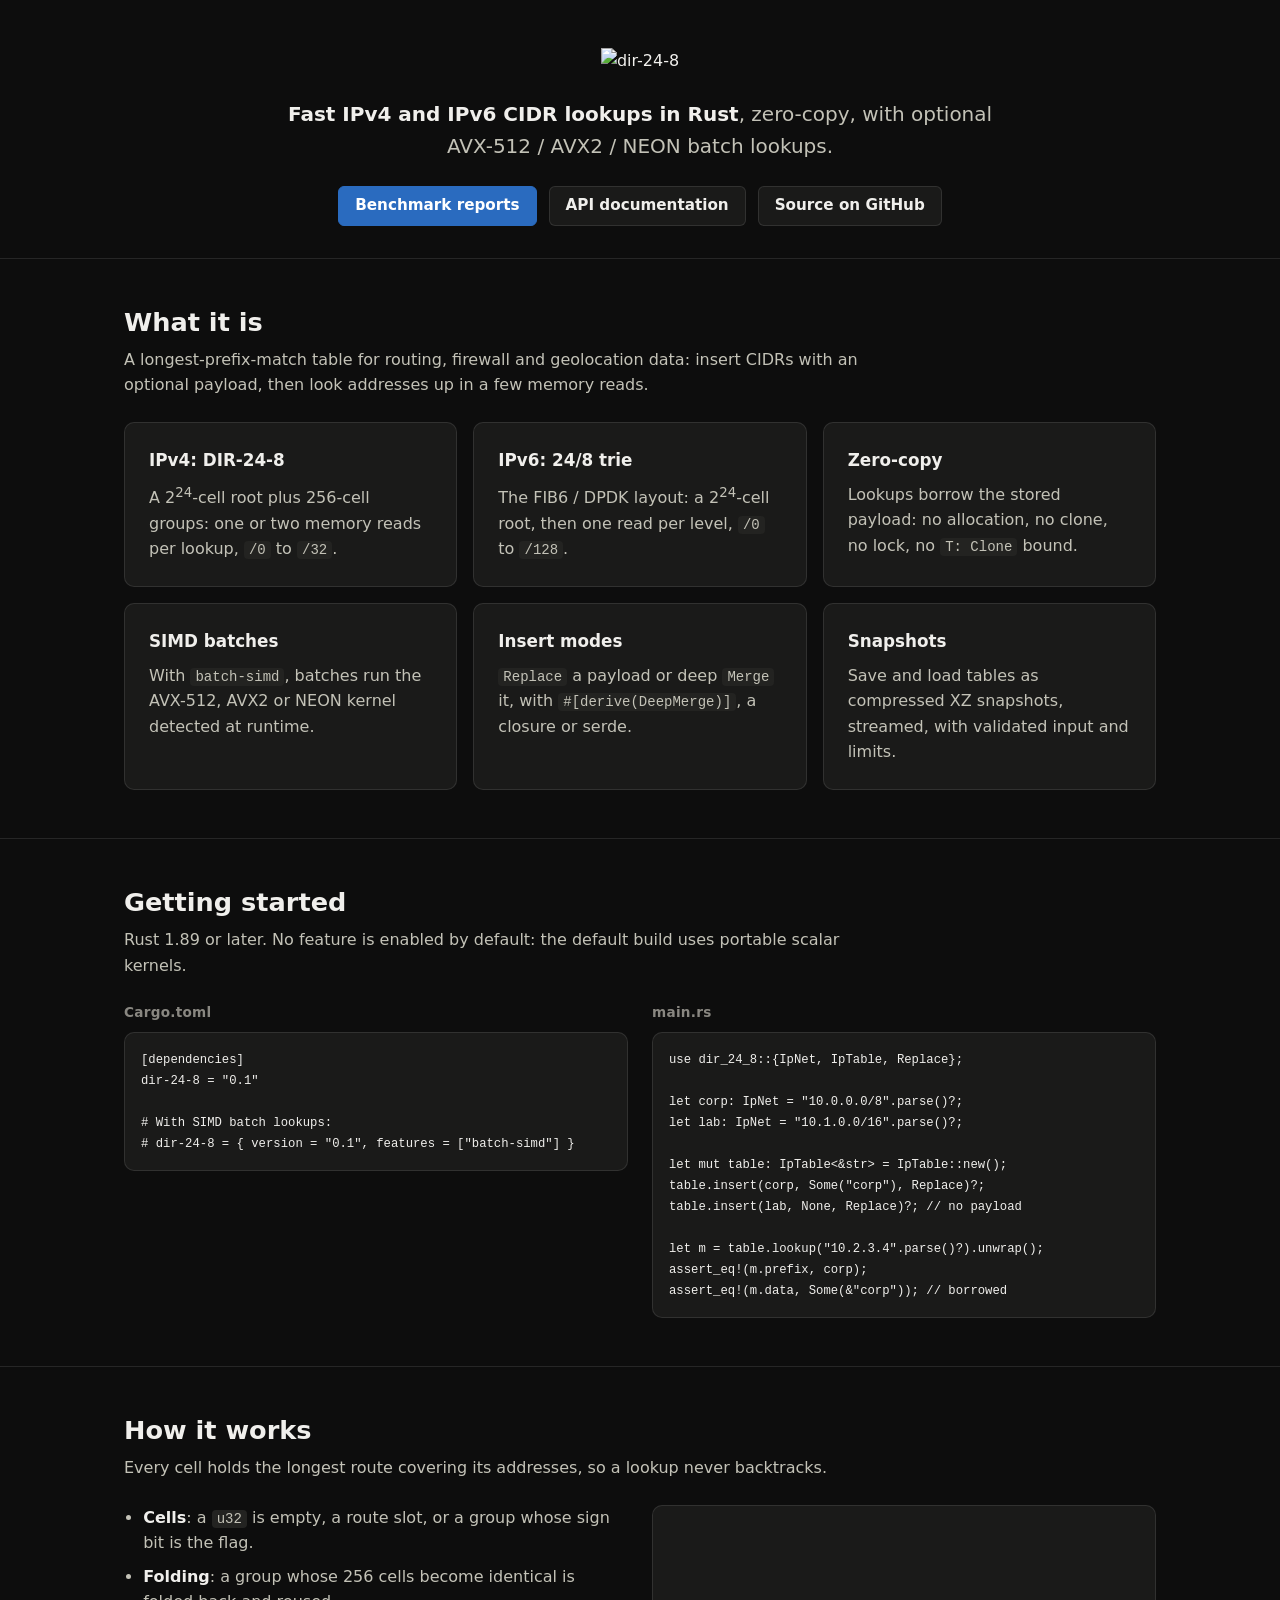
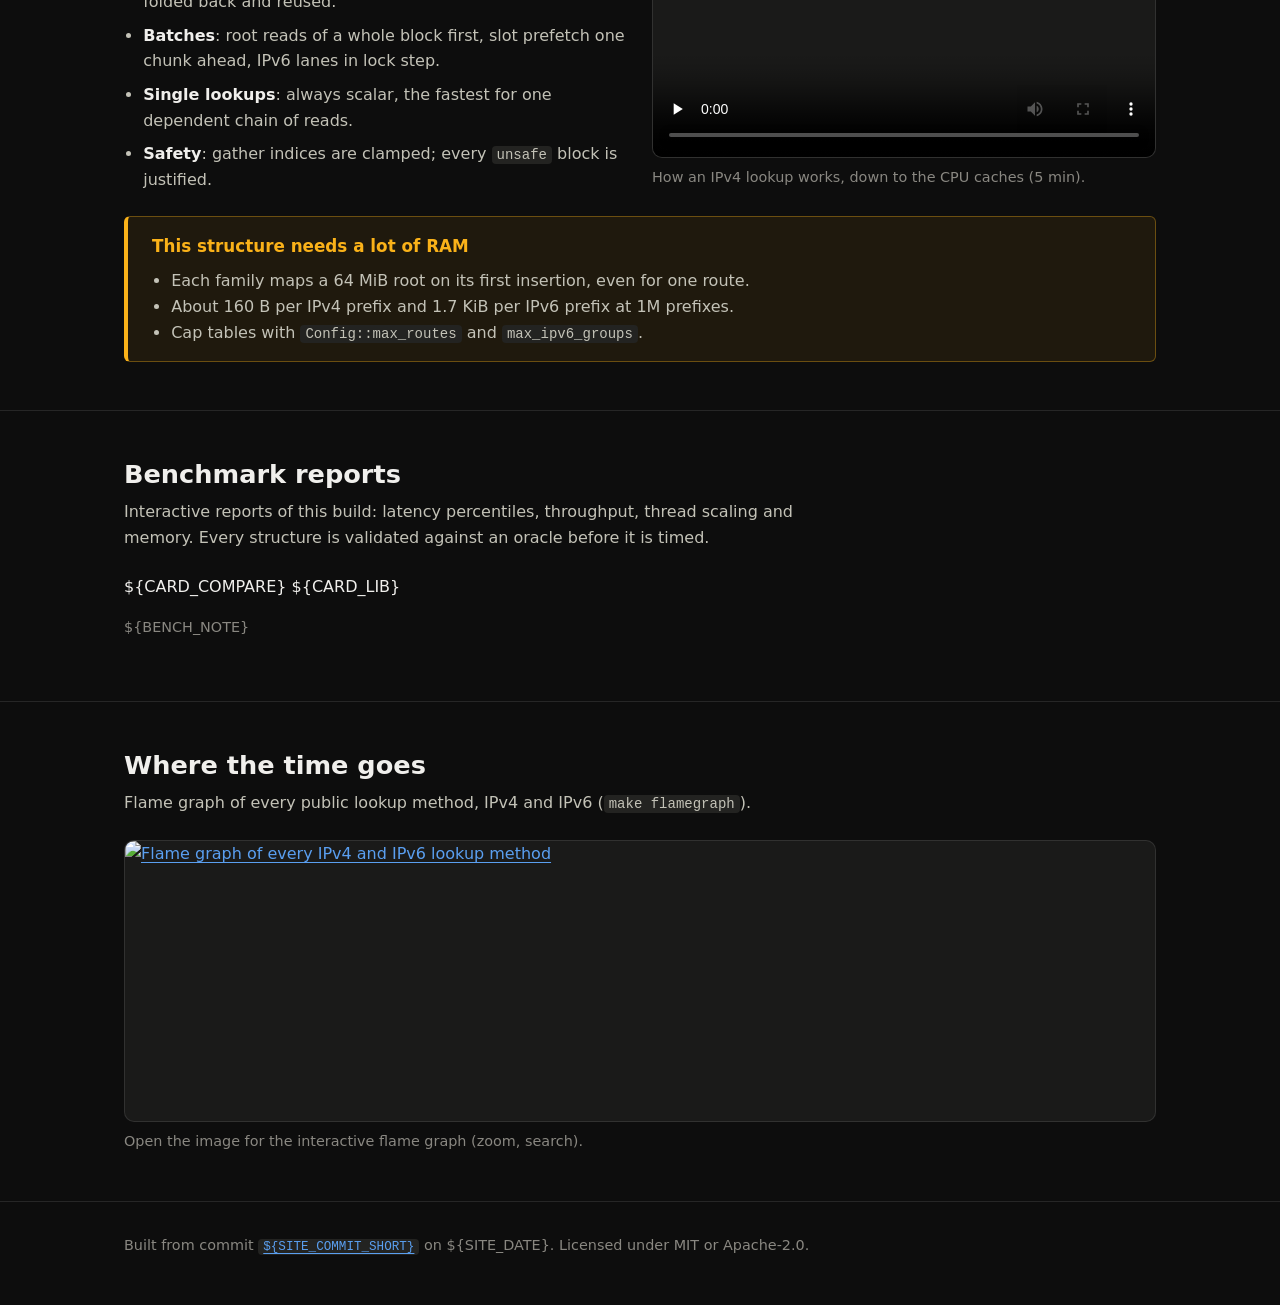
==== site/index.html @ e93c39c9 "Add dir-24-8: IPv4/IPv6 LPM tables with optional SIMD batch lookups - IPv4 DIR-24-8 and IPv6 24/8 mu" ====
<!doctype html>
<html lang="en">
<head>
<meta charset="utf-8">
<meta name="viewport" content="width=device-width, initial-scale=1">
<title>dir-24-8: fast IPv4 and IPv6 CIDR lookups in Rust</title>
<meta name="description" content="Longest-prefix-match tables for IPv4 (DIR-24-8) and IPv6 (24/8 multi-level trie) in Rust: zero-copy lookups and optional AVX-512, AVX2 and NEON batch lookups. Benchmark reports included.">
<link rel="stylesheet" href="style.css">
</head>
<body>
<header class="hero">
  <div class="wrap">
    <img class="logo" src="assets/logo.png" alt="dir-24-8" width="2000" height="700">
    <p class="tagline"><strong>Fast IPv4 and IPv6 CIDR lookups in Rust</strong>, zero-copy, with optional AVX-512 / AVX2 / NEON batch lookups.</p>
    <nav class="actions" aria-label="Main links">
      <a class="btn primary" href="#benchmarks">Benchmark reports</a>
      <a class="btn" href="${API_HREF}">API documentation</a>
      <a class="btn" href="${SITE_REPO_URL}">Source on GitHub</a>
    </nav>
  </div>
</header>

<main>
  <section id="features" aria-labelledby="features-title">
    <div class="wrap">
      <h2 id="features-title">What it is</h2>
      <p class="lead">A longest-prefix-match table for routing, firewall and geolocation data: insert CIDRs with an optional payload, then look addresses up in a few memory reads.</p>
      <div class="grid">
        <article class="card"><h3>IPv4: DIR-24-8</h3><p>A 2<sup>24</sup>-cell root plus 256-cell groups: one or two memory reads per lookup, <code>/0</code> to <code>/32</code>.</p></article>
        <article class="card"><h3>IPv6: 24/8 trie</h3><p>The FIB6 / DPDK layout: a 2<sup>24</sup>-cell root, then one read per level, <code>/0</code> to <code>/128</code>.</p></article>
        <article class="card"><h3>Zero-copy</h3><p>Lookups borrow the stored payload: no allocation, no clone, no lock, no <code>T: Clone</code> bound.</p></article>
        <article class="card"><h3>SIMD batches</h3><p>With <code>batch-simd</code>, batches run the AVX-512, AVX2 or NEON kernel detected at runtime.</p></article>
        <article class="card"><h3>Insert modes</h3><p><code>Replace</code> a payload or deep <code>Merge</code> it, with <code>#[derive(DeepMerge)]</code>, a closure or serde.</p></article>
        <article class="card"><h3>Snapshots</h3><p>Save and load tables as compressed XZ snapshots, streamed, with validated input and limits.</p></article>
      </div>
    </div>
  </section>

  <section id="start" aria-labelledby="start-title">
    <div class="wrap">
      <h2 id="start-title">Getting started</h2>
      <p class="lead">Rust 1.89 or later. No feature is enabled by default: the default build uses portable scalar kernels.</p>
      <div class="two">
        <div>
          <p class="label">Cargo.toml</p>
<pre><code>[dependencies]
dir-24-8 = "0.1"

# With SIMD batch lookups:
# dir-24-8 = { version = "0.1", features = ["batch-simd"] }</code></pre>
        </div>
        <div>
          <p class="label">main.rs</p>
<pre><code>use dir_24_8::{IpNet, IpTable, Replace};

let corp: IpNet = "10.0.0.0/8".parse()?;
let lab: IpNet = "10.1.0.0/16".parse()?;

let mut table: IpTable&lt;&amp;str&gt; = IpTable::new();
table.insert(corp, Some("corp"), Replace)?;
table.insert(lab, None, Replace)?; // no payload

let m = table.lookup("10.2.3.4".parse()?).unwrap();
assert_eq!(m.prefix, corp);
assert_eq!(m.data, Some(&amp;"corp")); // borrowed</code></pre>
        </div>
      </div>
    </div>
  </section>

  <section id="how" aria-labelledby="how-title">
    <div class="wrap">
      <h2 id="how-title">How it works</h2>
      <p class="lead">Every cell holds the longest route covering its addresses, so a lookup never backtracks.</p>
      <div class="two">
        <ul class="points">
          <li><strong>Cells</strong>: a <code>u32</code> is empty, a route slot, or a group whose sign bit is the flag.</li>
          <li><strong>Folding</strong>: a group whose 256 cells become identical is folded back and reused.</li>
          <li><strong>Batches</strong>: root reads of a whole block first, slot prefetch one chunk ahead, IPv6 lanes in lock step.</li>
          <li><strong>Single lookups</strong>: always scalar, the fastest for one dependent chain of reads.</li>
          <li><strong>Safety</strong>: gather indices are clamped; every <code>unsafe</code> block is justified.</li>
        </ul>
        <figure>
          <video controls preload="none" poster="assets/dir_24_8_lookup_cpu.png" width="1920" height="1080">
            <source src="assets/dir_24_8_lookup_cpu.mp4" type="video/mp4">
            <a href="assets/dir_24_8_lookup_cpu.mp4">Download the video (MP4)</a>
          </video>
          <figcaption>How an IPv4 lookup works, down to the CPU caches (5 min).</figcaption>
        </figure>
      </div>
      <div class="warning" role="note">
        <h3>This structure needs a lot of RAM</h3>
        <ul>
          <li>Each family maps a 64 MiB root on its first insertion, even for one route.</li>
          <li>About 160 B per IPv4 prefix and 1.7 KiB per IPv6 prefix at 1M prefixes.</li>
          <li>Cap tables with <code>Config::max_routes</code> and <code>max_ipv6_groups</code>.</li>
        </ul>
      </div>
    </div>
  </section>

  <section id="benchmarks" aria-labelledby="benchmarks-title">
    <div class="wrap">
      <h2 id="benchmarks-title">Benchmark reports</h2>
      <p class="lead">Interactive reports of this build: latency percentiles, throughput, thread scaling and memory. Every structure is validated against an oracle before it is timed.</p>
      <div class="two">
        ${CARD_COMPARE}
        ${CARD_LIB}
      </div>
      <p class="note">${BENCH_NOTE}</p>
    </div>
  </section>

  <section id="profile" aria-labelledby="profile-title">
    <div class="wrap">
      <h2 id="profile-title">Where the time goes</h2>
      <p class="lead">Flame graph of every public lookup method, IPv4 and IPv6 (<code>make flamegraph</code>).</p>
      <figure>
        <a href="assets/lookup-flamegraph.svg"><img class="figure-img" src="assets/lookup-flamegraph.svg" alt="Flame graph of every IPv4 and IPv6 lookup method" width="1200" height="326" loading="lazy"></a>
        <figcaption>Open the image for the interactive flame graph (zoom, search).</figcaption>
      </figure>
    </div>
  </section>
</main>

<footer>
  <div class="wrap">
    <p>Built from commit <a href="${SITE_REPO_URL}/commit/${SITE_COMMIT}"><code>${SITE_COMMIT_SHORT}</code></a> on ${SITE_DATE}. Licensed under MIT or Apache-2.0.</p>
  </div>
</footer>
</body>
</html>
---- site/style.css ----
/* Landing page of the GitHub Pages site. Tokens follow the benchmark
   reports (benchmarks/compare/assets/report.css): same dark theme. */
:root {
  color-scheme: dark;
  --page: #0d0d0d;
  --surface-1: #1a1a19;
  --surface-2: #232321;
  --text-primary: #f0efec;
  --text-secondary: #c3c2b7;
  --text-muted: #898781;
  --border: rgba(255, 255, 255, 0.10);
  --accent: #3987e5;
  --accent-strong: #5a9ff0;
  /* Filled buttons: white text needs 4.5:1 (5.31:1, 6.8:1 on hover). */
  --button-primary: #2a6bbf;
  --button-primary-hover: #1f5aa8;
  --good: #0ca30c;
  --warning: #fab219;
  --critical: #d03b3b;
  --warn-wash: rgba(250, 178, 25, 0.08);
  --font: system-ui, -apple-system, "Segoe UI", sans-serif;
  --mono: ui-monospace, "SFMono-Regular", "JetBrains Mono", Menlo, Consolas, monospace;
  --radius: 10px;
  --radius-sm: 6px;
  --space-1: 4px;
  --space-2: 8px;
  --space-3: 12px;
  --space-4: 16px;
  --space-5: 24px;
  --space-6: 32px;
  --space-7: 48px;
  --space-8: 72px;
  --measure: 1080px;
  --text-on-accent: #ffffff;
  --fs-root: 16px;
  --rule: 1px;
  --focus-ring: 2px;
  --underline-offset: 3px;
  --code-radius: 4px;
  --code-pad-x: 5px;
  --warning-bar: 4px;
  --logo-max: 640px;
  --control-height: 40px;
  --card-min: 260px;
  --column-min: 320px;
}

* { box-sizing: border-box; }
html { scroll-behavior: smooth; }
body {
  margin: 0;
  background: var(--page);
  color: var(--text-primary);
  font-family: var(--font);
  font-size: var(--fs-root);
  line-height: 1.6;
}
a { color: var(--accent-strong); text-underline-offset: var(--underline-offset); }
a:hover { color: var(--text-primary); }
a:focus-visible, .btn:focus-visible, summary:focus-visible {
  outline: var(--focus-ring) solid var(--accent);
  outline-offset: var(--focus-ring);
}
code, pre { font-family: var(--mono); font-size: 0.875em; }
:not(pre) > code {
  background: var(--surface-2);
  border-radius: var(--code-radius);
  padding: var(--rule) var(--code-pad-x);
}

.wrap { max-width: var(--measure); margin: 0 auto; padding: 0 var(--space-5); }

/* Hero */
.hero { padding: var(--space-7) 0 var(--space-6); text-align: center; border-bottom: 1px solid var(--border); }
.hero .logo { width: min(var(--logo-max), 100%); height: auto; }
.tagline { margin: var(--space-5) auto 0; max-width: 46rem; font-size: 1.25rem; color: var(--text-secondary); }
.tagline strong { color: var(--text-primary); }
.actions { display: flex; flex-wrap: wrap; gap: var(--space-3); justify-content: center; margin-top: var(--space-5); }
.btn {
  display: inline-flex;
  align-items: center;
  min-height: var(--control-height);
  padding: 0 var(--space-4);
  border: 1px solid var(--border);
  border-radius: var(--radius-sm);
  background: var(--surface-1);
  color: var(--text-primary);
  font-weight: 600;
  font-size: 0.95rem;
  text-decoration: none;
}
.btn:hover { background: var(--surface-2); color: var(--text-primary); }
.btn.primary { background: var(--button-primary); border-color: var(--button-primary); color: var(--text-on-accent); }
.btn.primary:hover { background: var(--button-primary-hover); border-color: var(--button-primary-hover); color: var(--text-on-accent); }

/* Sections */
section { padding: var(--space-7) 0; border-bottom: 1px solid var(--border); }
section:last-of-type { border-bottom: 0; }
h2 { margin: 0 0 var(--space-2); font-size: 1.6rem; line-height: 1.25; }
.lead { margin: 0 0 var(--space-5); color: var(--text-secondary); max-width: 46rem; }
h3 { margin: 0 0 var(--space-2); font-size: 1.05rem; }

.grid { display: grid; gap: var(--space-4); grid-template-columns: repeat(auto-fit, minmax(var(--card-min), 1fr)); }
.card {
  background: var(--surface-1);
  border: 1px solid var(--border);
  border-radius: var(--radius);
  padding: var(--space-5);
}
.card p { margin: 0; color: var(--text-secondary); }

.two { display: grid; gap: var(--space-5); grid-template-columns: repeat(auto-fit, minmax(var(--column-min), 1fr)); align-items: start; }
pre {
  margin: 0;
  overflow-x: auto;
  background: var(--surface-1);
  border: 1px solid var(--border);
  border-radius: var(--radius);
  padding: var(--space-4);
  line-height: 1.5;
}
.label { margin: 0 0 var(--space-2); color: var(--text-muted); font-size: 0.85rem; font-weight: 600; letter-spacing: 0.02em; }

ul.points { margin: 0; padding-left: 1.2rem; color: var(--text-secondary); }
ul.points li + li { margin-top: var(--space-2); }
ul.points strong { color: var(--text-primary); }

.warning {
  margin-top: var(--space-5);
  border: 1px solid rgba(250, 178, 25, 0.35);
  border-left: var(--warning-bar) solid var(--warning);
  background: var(--warn-wash);
  border-radius: var(--radius-sm);
  padding: var(--space-4) var(--space-5);
}
.warning h3 { color: var(--warning); }
.warning ul { margin: 0; padding-left: 1.2rem; color: var(--text-secondary); }

figure { margin: 0; }
video, .figure-img {
  display: block;
  width: 100%;
  height: auto;
  border: 1px solid var(--border);
  border-radius: var(--radius);
  background: var(--surface-1);
}
figcaption { margin-top: var(--space-2); color: var(--text-muted); font-size: 0.9rem; }

/* Benchmark report cards */
.report { display: flex; flex-direction: column; gap: var(--space-4); }
.report .desc { color: var(--text-secondary); }
.meta { display: grid; grid-template-columns: max-content 1fr; gap: var(--space-1) var(--space-4); margin: 0; font-size: 0.92rem; }
.meta dt { color: var(--text-muted); }
.meta dd { margin: 0; color: var(--text-primary); }
.report .links { display: flex; flex-wrap: wrap; align-items: center; gap: var(--space-4); margin-top: auto; }
.status { font-weight: 600; }
.status.ok { color: var(--good); }
.status.warn { color: var(--warning); }
.status.bad { color: var(--critical); }
.empty { color: var(--text-muted); }
.note { margin-top: var(--space-4); color: var(--text-muted); font-size: 0.9rem; max-width: 52rem; }

footer { padding: var(--space-6) 0 var(--space-7); color: var(--text-muted); font-size: 0.9rem; border-top: 1px solid var(--border); }
footer p { margin: 0; }

@media (max-width: 560px) {
  .hero { padding-top: var(--space-6); }
  .tagline { font-size: 1.1rem; }
  section { padding: var(--space-6) 0; }
}
@media (prefers-reduced-motion: reduce) {
  html { scroll-behavior: auto; }
}
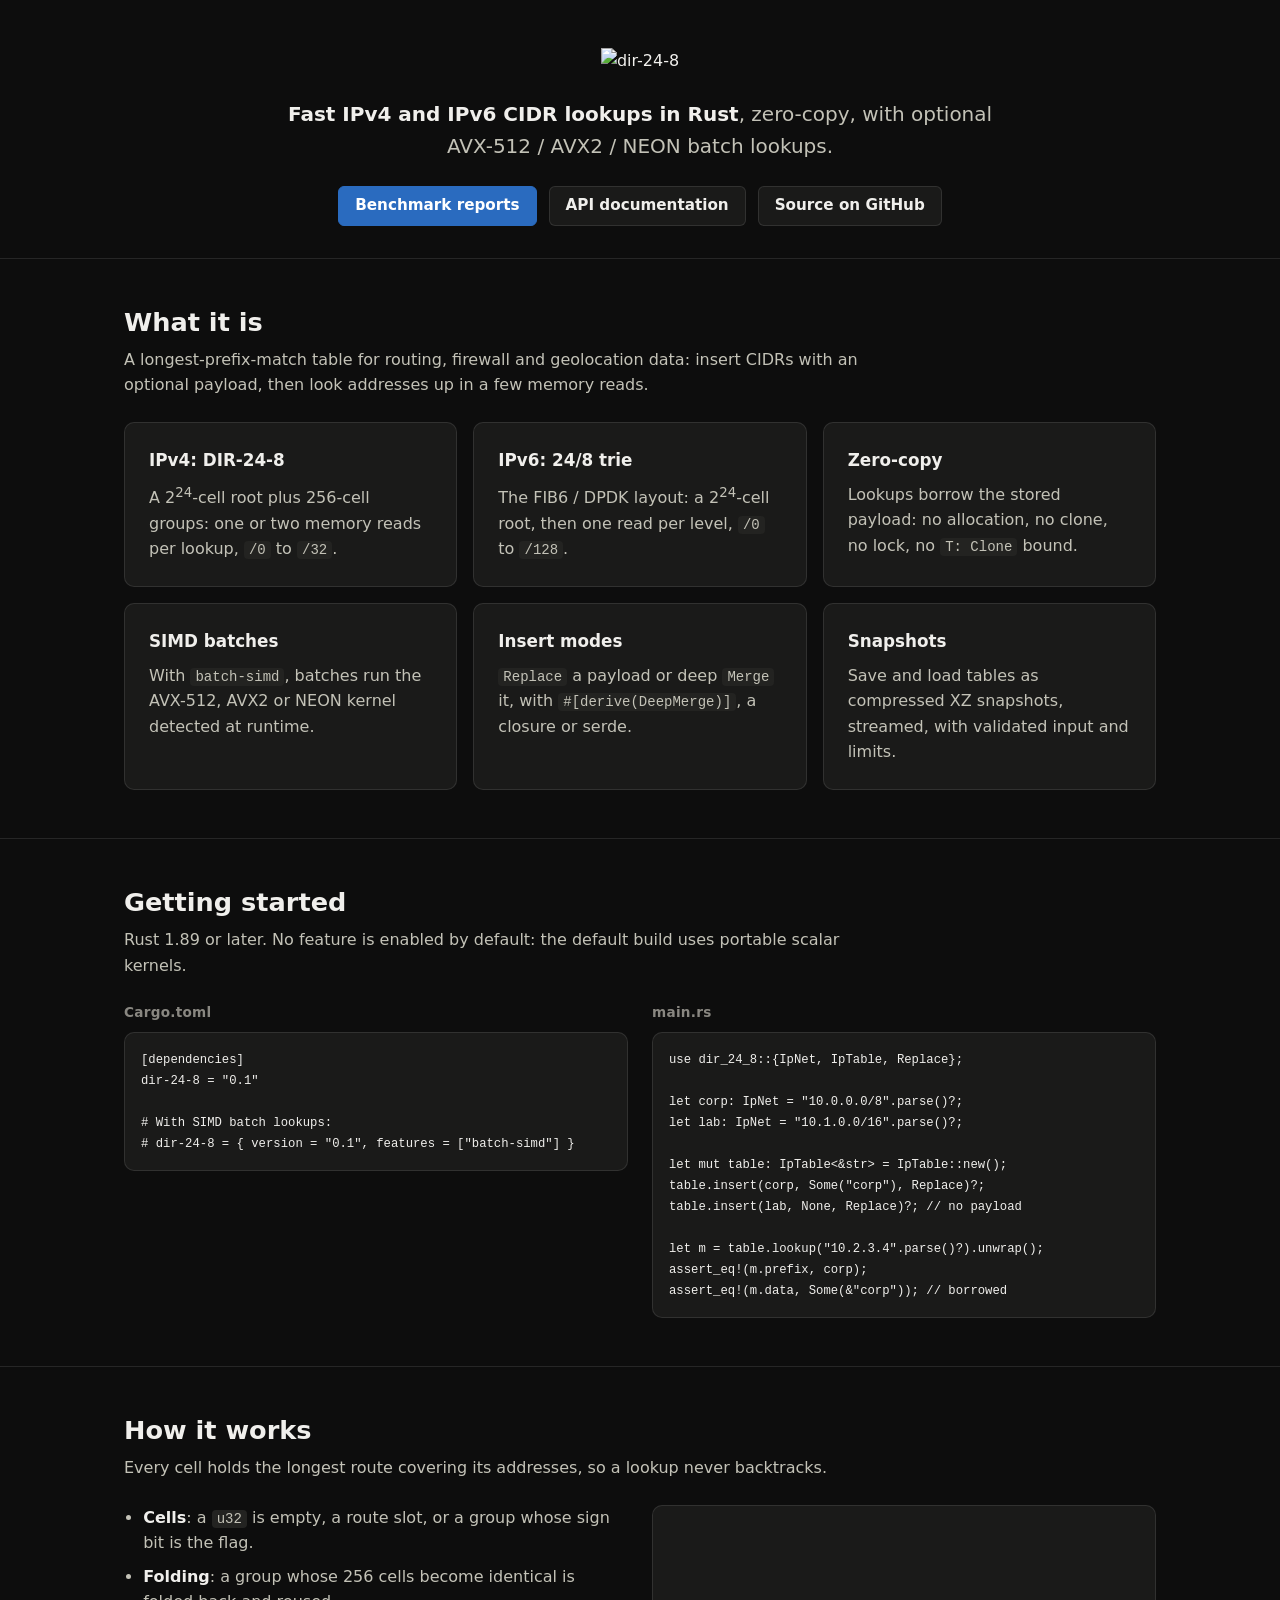
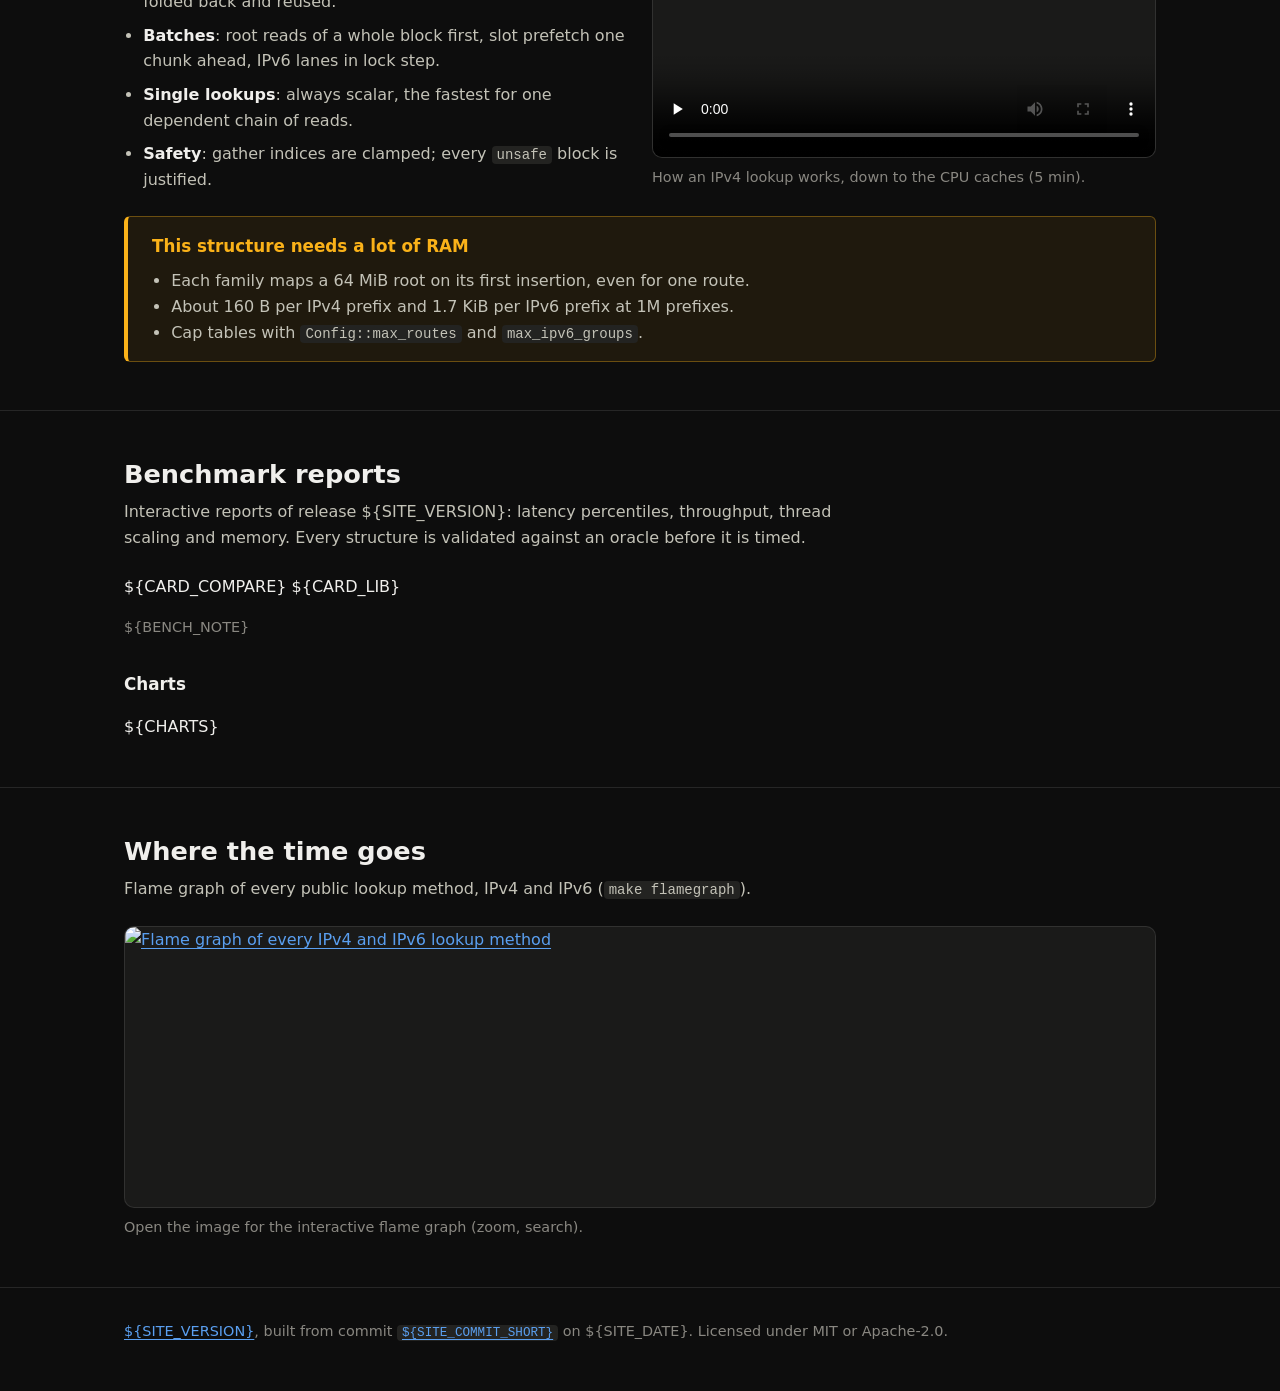
==== commit 1fbe9d6e: "Add crates.io publish script, repository links and benchmark publishing - scripts/publish.sh and rep" ====
--- a/site/index.html
+++ b/site/index.html
@@ -102,12 +102,16 @@
   <section id="benchmarks" aria-labelledby="benchmarks-title">
     <div class="wrap">
       <h2 id="benchmarks-title">Benchmark reports</h2>
-      <p class="lead">Interactive reports of this build: latency percentiles, throughput, thread scaling and memory. Every structure is validated against an oracle before it is timed.</p>
+      <p class="lead">Interactive reports of release ${SITE_VERSION}: latency percentiles, throughput, thread scaling and memory. Every structure is validated against an oracle before it is timed.</p>
       <div class="two">
         ${CARD_COMPARE}
         ${CARD_LIB}
       </div>
       <p class="note">${BENCH_NOTE}</p>
+      <h3 class="charts-title">Charts</h3>
+      <div class="charts">
+${CHARTS}
+      </div>
     </div>
   </section>
 
@@ -125,7 +129,7 @@
 
 <footer>
   <div class="wrap">
-    <p>Built from commit <a href="${SITE_REPO_URL}/commit/${SITE_COMMIT}"><code>${SITE_COMMIT_SHORT}</code></a> on ${SITE_DATE}. Licensed under MIT or Apache-2.0.</p>
+    <p><a href="${SITE_REPO_URL}/releases/tag/${SITE_VERSION}">${SITE_VERSION}</a>, built from commit <a href="${SITE_REPO_URL}/commit/${SITE_COMMIT}"><code>${SITE_COMMIT_SHORT}</code></a> on ${SITE_DATE}. Licensed under MIT or Apache-2.0.</p>
   </div>
 </footer>
 </body>
--- a/site/style.css
+++ b/site/style.css
@@ -159,6 +159,9 @@
 .status.warn { color: var(--warning); }
 .status.bad { color: var(--critical); }
 .empty { color: var(--text-muted); }
+.charts-title { margin-top: var(--space-6); }
+.charts { display: grid; gap: var(--space-5); margin-top: var(--space-4); }
+.chart figcaption { text-align: center; }
 .note { margin-top: var(--space-4); color: var(--text-muted); font-size: 0.9rem; max-width: 52rem; }
 
 footer { padding: var(--space-6) 0 var(--space-7); color: var(--text-muted); font-size: 0.9rem; border-top: 1px solid var(--border); }
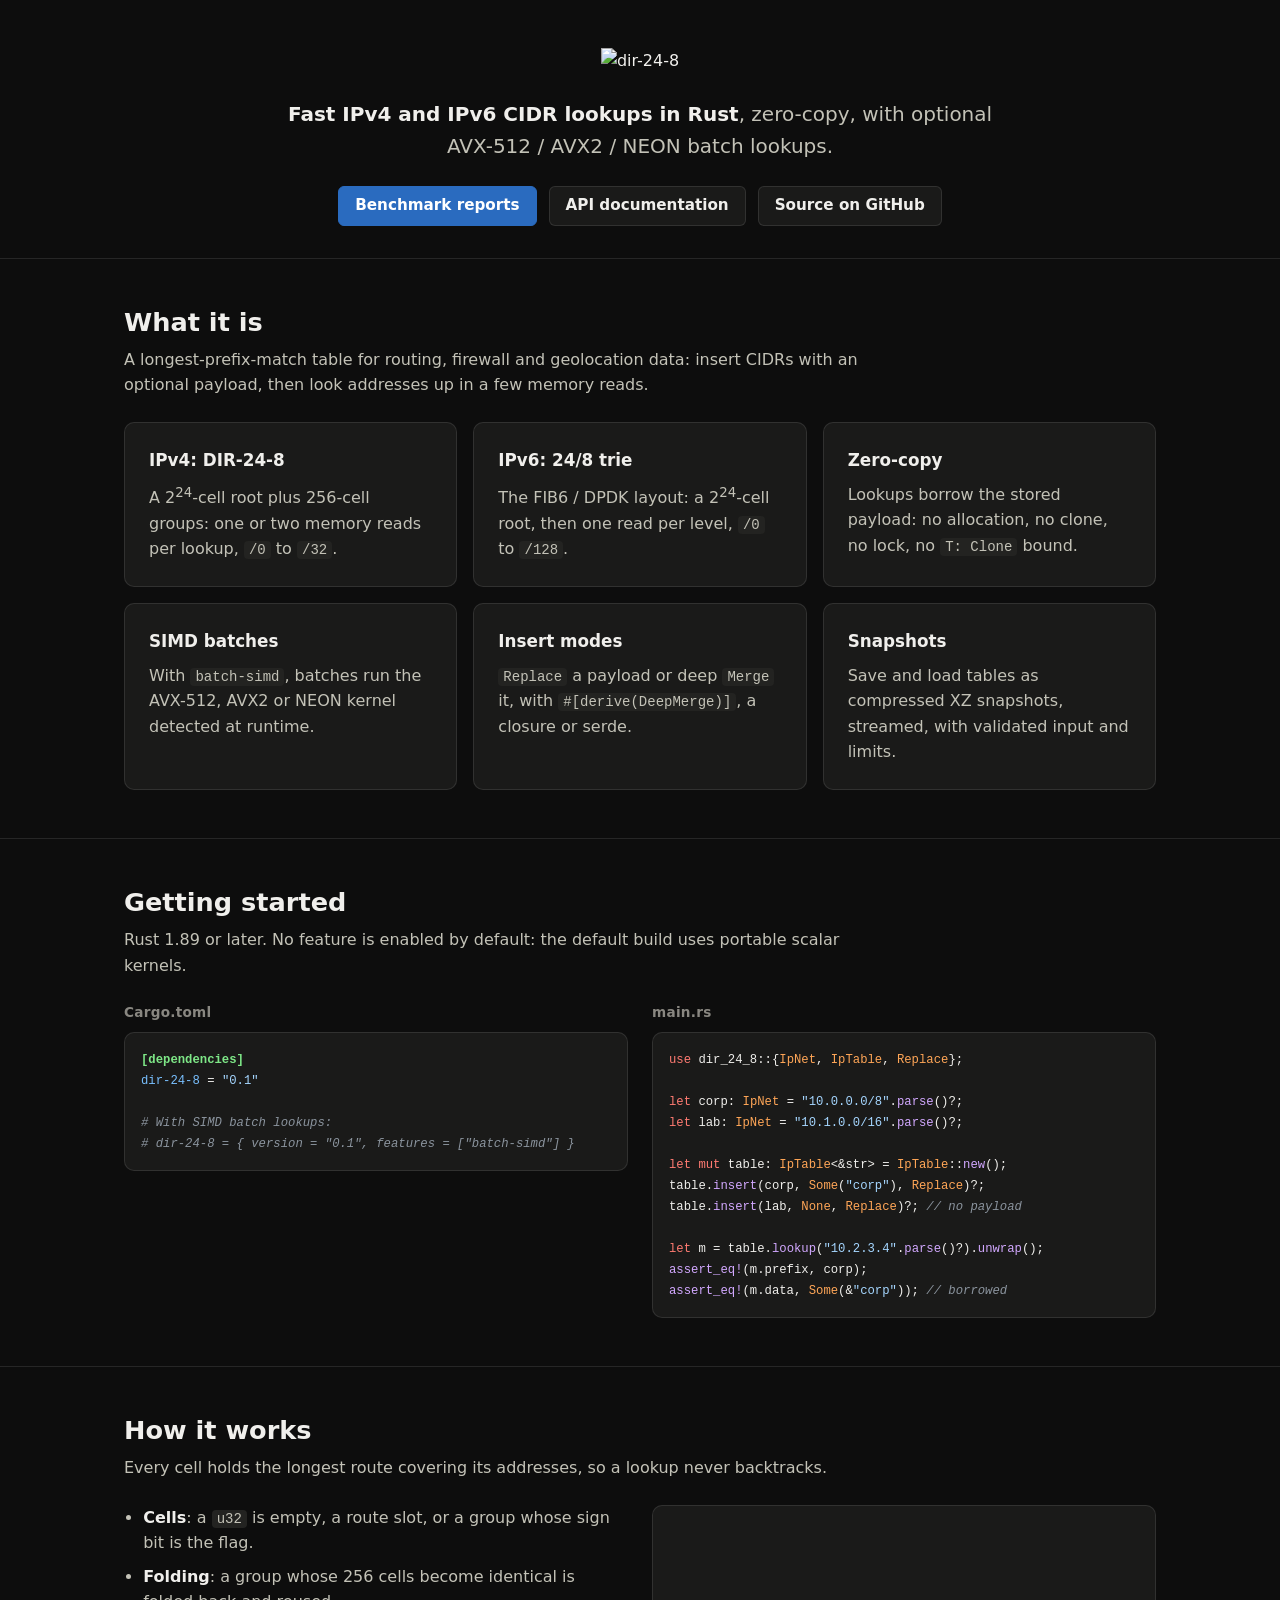
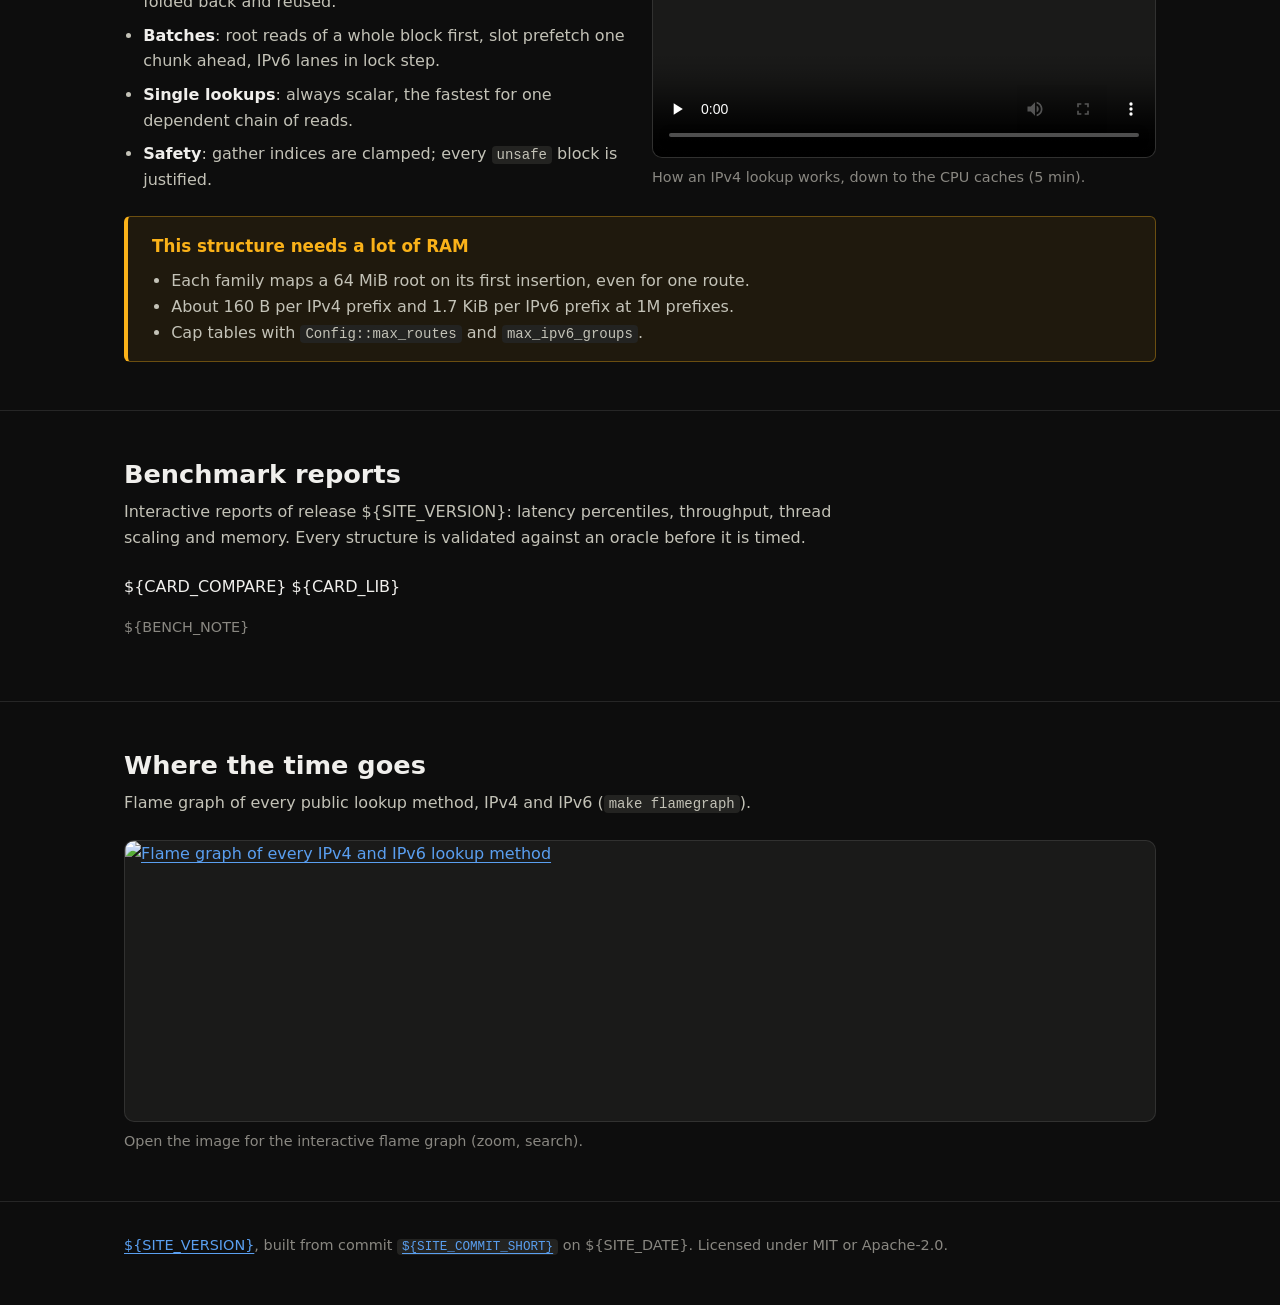
==== commit 391c3541: "Link the online benchmark reports and colour the site's code - README: links to the full bench-compa" ====
--- a/site/index.html
+++ b/site/index.html
@@ -43,7 +43,7 @@
       <div class="two">
         <div>
           <p class="label">Cargo.toml</p>
-<pre><code>[dependencies]
+<pre><code class="language-toml">[dependencies]
 dir-24-8 = "0.1"
 
 # With SIMD batch lookups:
@@ -51,7 +51,7 @@
         </div>
         <div>
           <p class="label">main.rs</p>
-<pre><code>use dir_24_8::{IpNet, IpTable, Replace};
+<pre><code class="language-rust">use dir_24_8::{IpNet, IpTable, Replace};
 
 let corp: IpNet = "10.0.0.0/8".parse()?;
 let lab: IpNet = "10.1.0.0/16".parse()?;
@@ -108,10 +108,6 @@
         ${CARD_LIB}
       </div>
       <p class="note">${BENCH_NOTE}</p>
-      <h3 class="charts-title">Charts</h3>
-      <div class="charts">
-${CHARTS}
-      </div>
     </div>
   </section>
 
@@ -132,5 +128,6 @@
     <p><a href="${SITE_REPO_URL}/releases/tag/${SITE_VERSION}">${SITE_VERSION}</a>, built from commit <a href="${SITE_REPO_URL}/commit/${SITE_COMMIT}"><code>${SITE_COMMIT_SHORT}</code></a> on ${SITE_DATE}. Licensed under MIT or Apache-2.0.</p>
   </div>
 </footer>
+<script src="highlight.js" defer></script>
 </body>
 </html>
--- a/site/style.css
+++ b/site/style.css
@@ -11,6 +11,14 @@
   --border: rgba(255, 255, 255, 0.10);
   --accent: #3987e5;
   --accent-strong: #5a9ff0;
+  /* Syntax colours (site/highlight.js), 5.7:1 to 11.3:1 on --surface-1. */
+  --code-keyword: #ff7b72;
+  --code-string: #a5d6ff;
+  --code-number: #79c0ff;
+  --code-comment: #8b949e;
+  --code-type: #ffa657;
+  --code-function: #d2a8ff;
+  --code-table: #7ee787;
   /* Filled buttons: white text needs 4.5:1 (5.31:1, 6.8:1 on hover). */
   --button-primary: #2a6bbf;
   --button-primary-hover: #1f5aa8;
@@ -119,6 +127,15 @@
   padding: var(--space-4);
   line-height: 1.5;
 }
+.tok-keyword { color: var(--code-keyword); }
+.tok-string { color: var(--code-string); }
+.tok-number { color: var(--code-number); }
+.tok-comment { color: var(--code-comment); font-style: italic; }
+.tok-type { color: var(--code-type); }
+.tok-function, .tok-macro { color: var(--code-function); }
+.tok-attr { color: var(--code-comment); }
+.tok-table { color: var(--code-table); font-weight: 600; }
+.tok-key { color: var(--code-number); }
 .label { margin: 0 0 var(--space-2); color: var(--text-muted); font-size: 0.85rem; font-weight: 600; letter-spacing: 0.02em; }
 
 ul.points { margin: 0; padding-left: 1.2rem; color: var(--text-secondary); }
@@ -159,9 +176,6 @@
 .status.warn { color: var(--warning); }
 .status.bad { color: var(--critical); }
 .empty { color: var(--text-muted); }
-.charts-title { margin-top: var(--space-6); }
-.charts { display: grid; gap: var(--space-5); margin-top: var(--space-4); }
-.chart figcaption { text-align: center; }
 .note { margin-top: var(--space-4); color: var(--text-muted); font-size: 0.9rem; max-width: 52rem; }
 
 footer { padding: var(--space-6) 0 var(--space-7); color: var(--text-muted); font-size: 0.9rem; border-top: 1px solid var(--border); }
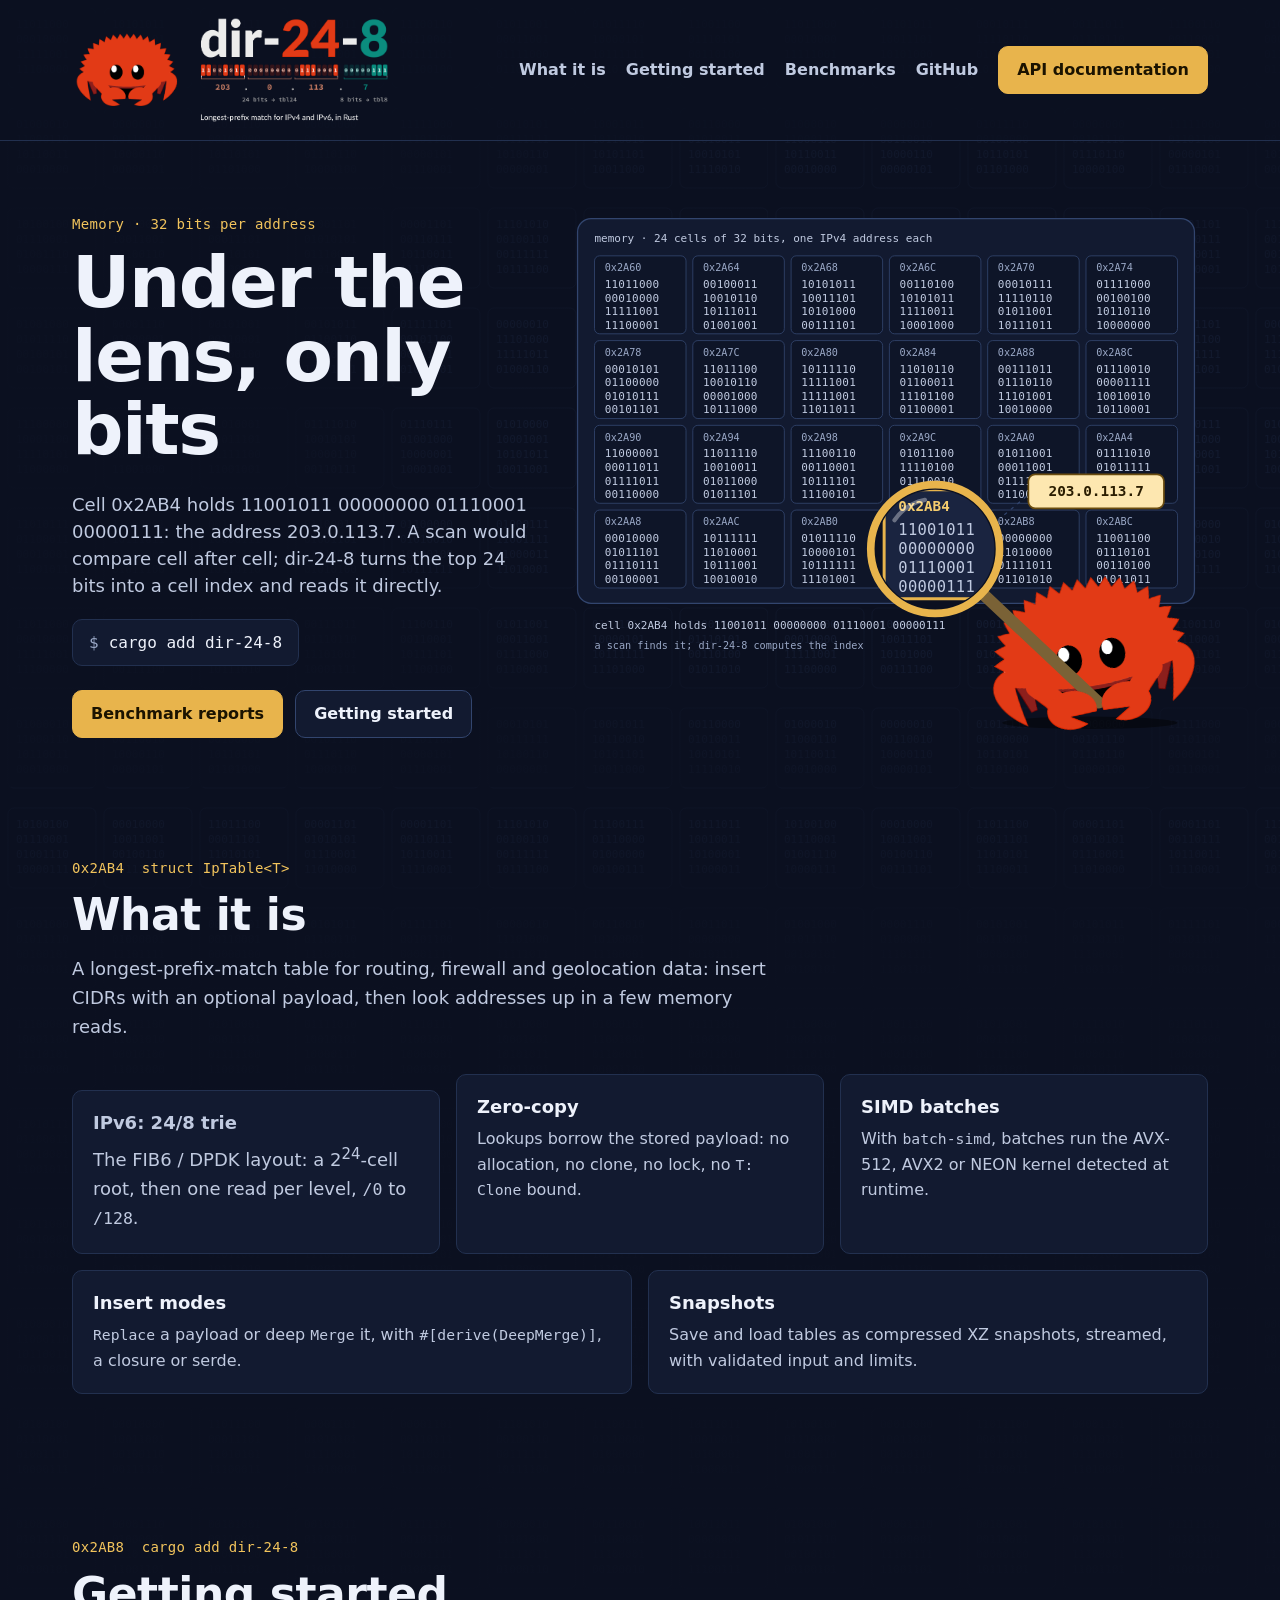
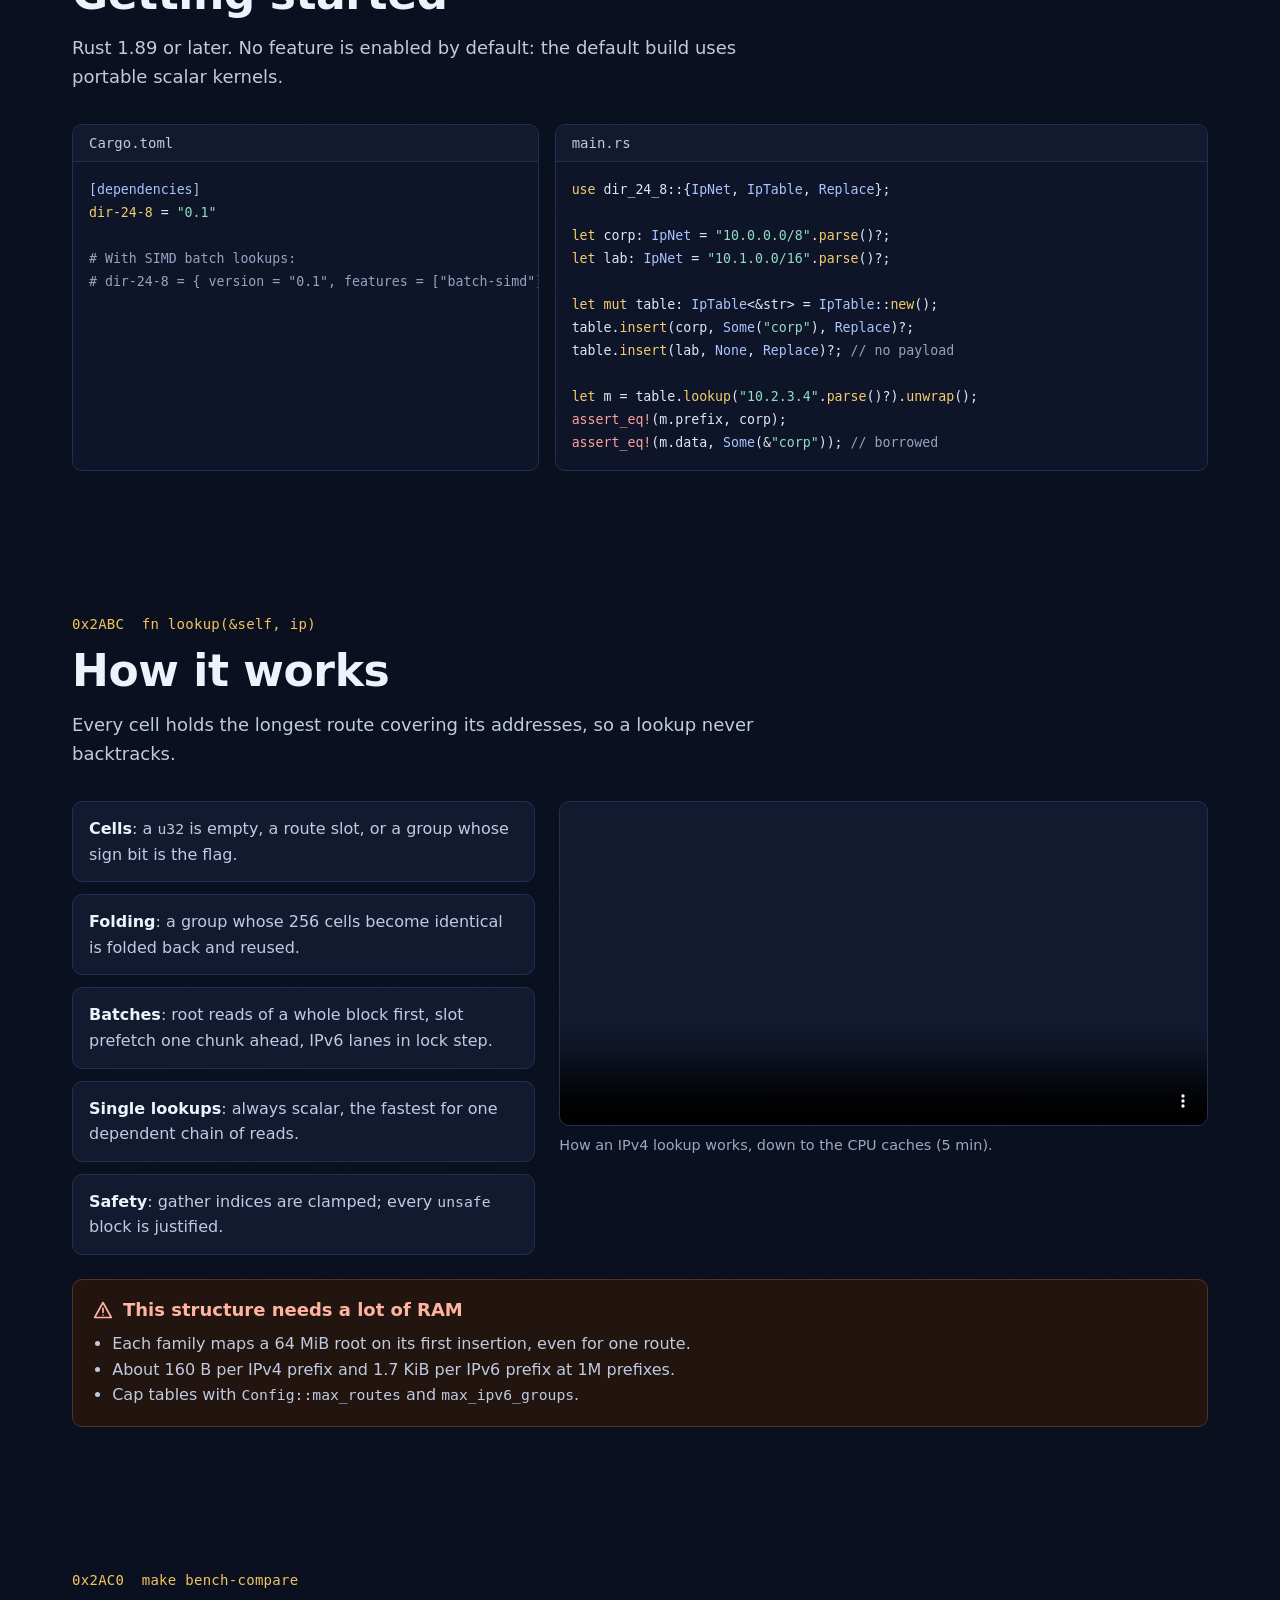
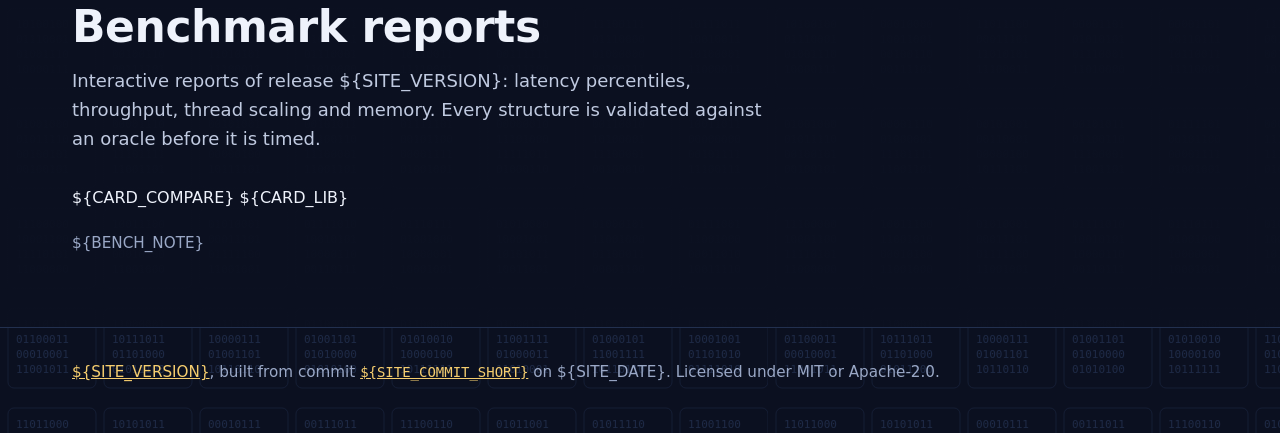
==== commit 4156025b: "Redesign the site around Ferris and memory cells Dark theme: a top bar with a dark variant of the lo" ====
--- a/site/index.html
+++ b/site/index.html
@@ -3,131 +3,103 @@
 <head>
 <meta charset="utf-8">
 <meta name="viewport" content="width=device-width, initial-scale=1">
+<meta name="color-scheme" content="dark">
+<meta name="theme-color" content="#0b1020">
 <title>dir-24-8: fast IPv4 and IPv6 CIDR lookups in Rust</title>
 <meta name="description" content="Longest-prefix-match tables for IPv4 (DIR-24-8) and IPv6 (24/8 multi-level trie) in Rust: zero-copy lookups and optional AVX-512, AVX2 and NEON batch lookups. Benchmark reports included.">
 <link rel="stylesheet" href="style.css">
 </head>
-<body>
-<header class="hero">
+<body class="t-ferris-lens feat-five">
+<div class="bg" aria-hidden="true"></div>
+<header class="topbar"><div class="wrap bar">
+  <a href="#main" aria-label="dir-24-8 home"><img class="logo-small" src="assets/logo-dark.png" alt="dir-24-8, longest-prefix match for IPv4 and IPv6, in Rust" width="1666" height="584"></a>
+  <nav aria-label="Main links"><a href="#features">What it is</a><a href="#start">Getting started</a><a href="#benchmarks">Benchmarks</a><a href="${SITE_REPO_URL}">GitHub</a><a class="btn primary" href="${API_HREF}">API documentation</a></nav>
+</div></header>
+<div class="hero hero-scene">
+  <div class="wrap scene-grid cols">
+    <div class="scene-text">
+      <p class="kicker">Memory · 32 bits per address</p>
+      <h1>Under the lens, only bits</h1>
+      <p class="tagline">Cell 0x2AB4 holds 11001011 00000000 01110001 00000111: the address 203.0.113.7. A scan would compare cell after cell; dir-24-8 turns the top 24 bits into a cell index and reads it directly.</p>
+      <p class="install"><span class="prompt" aria-hidden="true">$</span> <code>cargo add dir-24-8</code></p>
+      <nav class="actions" aria-label="Reports"><a class="btn primary" href="#benchmarks">Benchmark reports</a><a class="btn" href="#start">Getting started</a></nav>
+    </div>
+    
+    <div class="scene"><svg viewBox="0 0 760 640" role="img" aria-labelledby="sc-title"><title id="sc-title">Ferris searches memory with a magnifying glass; under the lens, cell 0x2AB4 holds 11001011 00000000 01110001 00000111, the address 203.0.113.7</title><defs><clipPath id="lensclip"><circle cx="438" cy="406" r="70"/></clipPath></defs><rect class="sc-panel" x="16" y="16" width="728" height="454" rx="16"/><text class="sc-t2" x="36" y="44">memory · 24 cells of 32 bits, one IPv4 address each</text><rect class="sc-cell" x="36" y="60" width="108" height="92" rx="6"/><text class="sc-t3" x="48" y="78">0x2A60</text><text class="sc-bits" x="48" y="98">11011000</text><text class="sc-bits" x="48" y="114">00010000</text><text class="sc-bits" x="48" y="130">11111001</text><text class="sc-bits" x="48" y="146">11100001</text><rect class="sc-cell" x="152" y="60" width="108" height="92" rx="6"/><text class="sc-t3" x="164" y="78">0x2A64</text><text class="sc-bits" x="164" y="98">00100011</text><text class="sc-bits" x="164" y="114">10010110</text><text class="sc-bits" x="164" y="130">10111011</text><text class="sc-bits" x="164" y="146">01001001</text><rect class="sc-cell" x="268" y="60" width="108" height="92" rx="6"/><text class="sc-t3" x="280" y="78">0x2A68</text><text class="sc-bits" x="280" y="98">10101011</text><text class="sc-bits" x="280" y="114">10011101</text><text class="sc-bits" x="280" y="130">10101000</text><text class="sc-bits" x="280" y="146">00111101</text><rect class="sc-cell" x="384" y="60" width="108" height="92" rx="6"/><text class="sc-t3" x="396" y="78">0x2A6C</text><text class="sc-bits" x="396" y="98">00110100</text><text class="sc-bits" x="396" y="114">10101011</text><text class="sc-bits" x="396" y="130">11110011</text><text class="sc-bits" x="396" y="146">10001000</text><rect class="sc-cell" x="500" y="60" width="108" height="92" rx="6"/><text class="sc-t3" x="512" y="78">0x2A70</text><text class="sc-bits" x="512" y="98">00010111</text><text class="sc-bits" x="512" y="114">11110110</text><text class="sc-bits" x="512" y="130">01011001</text><text class="sc-bits" x="512" y="146">10111011</text><rect class="sc-cell" x="616" y="60" width="108" height="92" rx="6"/><text class="sc-t3" x="628" y="78">0x2A74</text><text class="sc-bits" x="628" y="98">01111000</text><text class="sc-bits" x="628" y="114">00100100</text><text class="sc-bits" x="628" y="130">10110110</text><text class="sc-bits" x="628" y="146">10000000</text><rect class="sc-cell" x="36" y="160" width="108" height="92" rx="6"/><text class="sc-t3" x="48" y="178">0x2A78</text><text class="sc-bits" x="48" y="198">00010101</text><text class="sc-bits" x="48" y="214">01100000</text><text class="sc-bits" x="48" y="230">01010111</text><text class="sc-bits" x="48" y="246">00101101</text><rect class="sc-cell" x="152" y="160" width="108" height="92" rx="6"/><text class="sc-t3" x="164" y="178">0x2A7C</text><text class="sc-bits" x="164" y="198">11011100</text><text class="sc-bits" x="164" y="214">10010110</text><text class="sc-bits" x="164" y="230">00001000</text><text class="sc-bits" x="164" y="246">10111000</text><rect class="sc-cell" x="268" y="160" width="108" height="92" rx="6"/><text class="sc-t3" x="280" y="178">0x2A80</text><text class="sc-bits" x="280" y="198">10111110</text><text class="sc-bits" x="280" y="214">11111001</text><text class="sc-bits" x="280" y="230">11111001</text><text class="sc-bits" x="280" y="246">11011011</text><rect class="sc-cell" x="384" y="160" width="108" height="92" rx="6"/><text class="sc-t3" x="396" y="178">0x2A84</text><text class="sc-bits" x="396" y="198">11010110</text><text class="sc-bits" x="396" y="214">01100011</text><text class="sc-bits" x="396" y="230">11101100</text><text class="sc-bits" x="396" y="246">01100001</text><rect class="sc-cell" x="500" y="160" width="108" height="92" rx="6"/><text class="sc-t3" x="512" y="178">0x2A88</text><text class="sc-bits" x="512" y="198">00111011</text><text class="sc-bits" x="512" y="214">01110110</text><text class="sc-bits" x="512" y="230">11101001</text><text class="sc-bits" x="512" y="246">10010000</text><rect class="sc-cell" x="616" y="160" width="108" height="92" rx="6"/><text class="sc-t3" x="628" y="178">0x2A8C</text><text class="sc-bits" x="628" y="198">01110010</text><text class="sc-bits" x="628" y="214">00001111</text><text class="sc-bits" x="628" y="230">10010010</text><text class="sc-bits" x="628" y="246">10110001</text><rect class="sc-cell" x="36" y="260" width="108" height="92" rx="6"/><text class="sc-t3" x="48" y="278">0x2A90</text><text class="sc-bits" x="48" y="298">11000001</text><text class="sc-bits" x="48" y="314">00011011</text><text class="sc-bits" x="48" y="330">01111011</text><text class="sc-bits" x="48" y="346">00110000</text><rect class="sc-cell" x="152" y="260" width="108" height="92" rx="6"/><text class="sc-t3" x="164" y="278">0x2A94</text><text class="sc-bits" x="164" y="298">11011110</text><text class="sc-bits" x="164" y="314">10010011</text><text class="sc-bits" x="164" y="330">01011000</text><text class="sc-bits" x="164" y="346">01011101</text><rect class="sc-cell" x="268" y="260" width="108" height="92" rx="6"/><text class="sc-t3" x="280" y="278">0x2A98</text><text class="sc-bits" x="280" y="298">11100110</text><text class="sc-bits" x="280" y="314">00110001</text><text class="sc-bits" x="280" y="330">10111101</text><text class="sc-bits" x="280" y="346">11100101</text><rect class="sc-cell" x="384" y="260" width="108" height="92" rx="6"/><text class="sc-t3" x="396" y="278">0x2A9C</text><text class="sc-bits" x="396" y="298">01011100</text><text class="sc-bits" x="396" y="314">11110100</text><text class="sc-bits" x="396" y="330">01110010</text><text class="sc-bits" x="396" y="346">10101010</text><rect class="sc-cell" x="500" y="260" width="108" height="92" rx="6"/><text class="sc-t3" x="512" y="278">0x2AA0</text><text class="sc-bits" x="512" y="298">01011001</text><text class="sc-bits" x="512" y="314">00011001</text><text class="sc-bits" x="512" y="330">01111000</text><text class="sc-bits" x="512" y="346">01100010</text><rect class="sc-cell" x="616" y="260" width="108" height="92" rx="6"/><text class="sc-t3" x="628" y="278">0x2AA4</text><text class="sc-bits" x="628" y="298">01111010</text><text class="sc-bits" x="628" y="314">01011111</text><text class="sc-bits" x="628" y="330">10101100</text><text class="sc-bits" x="628" y="346">10100110</text><rect class="sc-cell" x="36" y="360" width="108" height="92" rx="6"/><text class="sc-t3" x="48" y="378">0x2AA8</text><text class="sc-bits" x="48" y="398">00010000</text><text class="sc-bits" x="48" y="414">01011101</text><text class="sc-bits" x="48" y="430">01110111</text><text class="sc-bits" x="48" y="446">00100001</text><rect class="sc-cell" x="152" y="360" width="108" height="92" rx="6"/><text class="sc-t3" x="164" y="378">0x2AAC</text><text class="sc-bits" x="164" y="398">10111111</text><text class="sc-bits" x="164" y="414">11010001</text><text class="sc-bits" x="164" y="430">10111001</text><text class="sc-bits" x="164" y="446">10010010</text><rect class="sc-cell" x="268" y="360" width="108" height="92" rx="6"/><text class="sc-t3" x="280" y="378">0x2AB0</text><text class="sc-bits" x="280" y="398">01011110</text><text class="sc-bits" x="280" y="414">10000101</text><text class="sc-bits" x="280" y="430">10111111</text><text class="sc-bits" x="280" y="446">11101001</text><rect class="sc-cell" x="384" y="360" width="108" height="92" rx="6"/><text class="sc-t3" x="396" y="378">0x2AB4</text><text class="sc-bits" x="396" y="398">11001011</text><text class="sc-bits" x="396" y="414">00000000</text><text class="sc-bits" x="396" y="430">01110001</text><text class="sc-bits" x="396" y="446">00000111</text><rect class="sc-cell" x="500" y="360" width="108" height="92" rx="6"/><text class="sc-t3" x="512" y="378">0x2AB8</text><text class="sc-bits" x="512" y="398">00000000</text><text class="sc-bits" x="512" y="414">11010000</text><text class="sc-bits" x="512" y="430">01111011</text><text class="sc-bits" x="512" y="446">01101010</text><rect class="sc-cell" x="616" y="360" width="108" height="92" rx="6"/><text class="sc-t3" x="628" y="378">0x2ABC</text><text class="sc-bits" x="628" y="398">11001100</text><text class="sc-bits" x="628" y="414">01110101</text><text class="sc-bits" x="628" y="430">00110100</text><text class="sc-bits" x="628" y="446">01011011</text><ellipse class="shadow" cx="620.5" cy="611.1" rx="103.5" ry="7.4"/><g transform="translate(500.0,440.0) scale(0.46) rotate(-10,262,190)"><image href="assets/ferris.png" width="524" height="379"/></g><path class="sc-handle-bar" d="M 631.1 587.2 L 493.4 458.0"/><g transform="translate(500.0,440.0) scale(0.46) rotate(-10,262,190)"><image href="assets/ferris-claws.png" width="524" height="379"/></g><circle class="sc-glass-bg" cx="438" cy="406" r="76"/><g clip-path="url(#lensclip)"><g transform="translate(438,406) scale(1.4) translate(-427,-410)"><rect class="sc-open" x="384" y="360" width="108" height="92" rx="6"/><text class="sc-t3 sc-acc" x="396" y="378">0x2AB4</text><text class="sc-bits" x="396" y="398">11001011</text><text class="sc-bits" x="396" y="414">00000000</text><text class="sc-bits" x="396" y="430">01110001</text><text class="sc-bits" x="396" y="446">00000111</text></g></g><circle class="sc-ring" cx="438" cy="406" r="76"/><path class="sc-glare" d="M 390 372 A 58 58 0 0 1 426 348"/><path class="sc-guide" d="M 512 372 L 548 342"/><rect class="sign" x="548" y="318" width="160" height="40" rx="8"/><text class="sign-text" x="628" y="344" style="font-size:17px" text-anchor="middle">203.0.113.7</text><text class="sc-t2" x="36" y="500">cell 0x2AB4 holds 11001011 00000000 01110001 00000111</text><text class="sc-t3" x="36" y="524">a scan finds it; dir-24-8 computes the index</text></svg></div>
+  </div>
+</div>
+<main id="main">
+<section id="features" aria-labelledby="features-title">
   <div class="wrap">
-    <img class="logo" src="assets/logo.png" alt="dir-24-8" width="2000" height="700">
-    <p class="tagline"><strong>Fast IPv4 and IPv6 CIDR lookups in Rust</strong>, zero-copy, with optional AVX-512 / AVX2 / NEON batch lookups.</p>
-    <nav class="actions" aria-label="Main links">
-      <a class="btn primary" href="#benchmarks">Benchmark reports</a>
-      <a class="btn" href="${API_HREF}">API documentation</a>
-      <a class="btn" href="${SITE_REPO_URL}">Source on GitHub</a>
-    </nav>
+    <p class="kicker">0x2AB4 &nbsp;struct IpTable&lt;T&gt;</p>
+    <h2 id="features-title">What it is</h2>
+    <p class="lead">A longest-prefix-match table for routing, firewall and geolocation data: insert CIDRs with an optional payload, then look addresses up in a few memory reads.</p>
+    <div class="feats"><article class="feat lead"><div><h3>IPv6: 24/8 trie</h3><p>The FIB6 / DPDK layout: a 2<sup>24</sup>-cell root, then one read per level, <code>/0</code> to <code>/128</code>.</p></div></article><article class="feat"><div><h3>Zero-copy</h3><p>Lookups borrow the stored payload: no allocation, no clone, no lock, no <code>T: Clone</code> bound.</p></div></article><article class="feat"><div><h3>SIMD batches</h3><p>With <code>batch-simd</code>, batches run the AVX-512, AVX2 or NEON kernel detected at runtime.</p></div></article><article class="feat"><div><h3>Insert modes</h3><p><code>Replace</code> a payload or deep <code>Merge</code> it, with <code>#[derive(DeepMerge)]</code>, a closure or serde.</p></div></article><article class="feat"><div><h3>Snapshots</h3><p>Save and load tables as compressed XZ snapshots, streamed, with validated input and limits.</p></div></article></div>
   </div>
-</header>
-
-<main>
-  <section id="features" aria-labelledby="features-title">
-    <div class="wrap">
-      <h2 id="features-title">What it is</h2>
-      <p class="lead">A longest-prefix-match table for routing, firewall and geolocation data: insert CIDRs with an optional payload, then look addresses up in a few memory reads.</p>
-      <div class="grid">
-        <article class="card"><h3>IPv4: DIR-24-8</h3><p>A 2<sup>24</sup>-cell root plus 256-cell groups: one or two memory reads per lookup, <code>/0</code> to <code>/32</code>.</p></article>
-        <article class="card"><h3>IPv6: 24/8 trie</h3><p>The FIB6 / DPDK layout: a 2<sup>24</sup>-cell root, then one read per level, <code>/0</code> to <code>/128</code>.</p></article>
-        <article class="card"><h3>Zero-copy</h3><p>Lookups borrow the stored payload: no allocation, no clone, no lock, no <code>T: Clone</code> bound.</p></article>
-        <article class="card"><h3>SIMD batches</h3><p>With <code>batch-simd</code>, batches run the AVX-512, AVX2 or NEON kernel detected at runtime.</p></article>
-        <article class="card"><h3>Insert modes</h3><p><code>Replace</code> a payload or deep <code>Merge</code> it, with <code>#[derive(DeepMerge)]</code>, a closure or serde.</p></article>
-        <article class="card"><h3>Snapshots</h3><p>Save and load tables as compressed XZ snapshots, streamed, with validated input and limits.</p></article>
-      </div>
-    </div>
-  </section>
-
-  <section id="start" aria-labelledby="start-title">
-    <div class="wrap">
-      <h2 id="start-title">Getting started</h2>
-      <p class="lead">Rust 1.89 or later. No feature is enabled by default: the default build uses portable scalar kernels.</p>
-      <div class="two">
-        <div>
-          <p class="label">Cargo.toml</p>
-<pre><code class="language-toml">[dependencies]
-dir-24-8 = "0.1"
+</section>
+<section id="start" aria-labelledby="start-title">
+  <div class="wrap">
+    <p class="kicker">0x2AB8 &nbsp;cargo add dir-24-8</p>
+    <h2 id="start-title">Getting started</h2>
+    <p class="lead">Rust 1.89 or later. No feature is enabled by default: the default build uses portable scalar kernels.</p>
+    <div class="codes">
+      <figure class="pane"><figcaption>Cargo.toml</figcaption><pre><code class="language-toml">[dependencies]
+dir-24-8 = &quot;0.1&quot;
 
 # With SIMD batch lookups:
-# dir-24-8 = { version = "0.1", features = ["batch-simd"] }</code></pre>
-        </div>
-        <div>
-          <p class="label">main.rs</p>
-<pre><code class="language-rust">use dir_24_8::{IpNet, IpTable, Replace};
+# dir-24-8 = { version = &quot;0.1&quot;, features = [&quot;batch-simd&quot;] }</code></pre></figure>
+      <figure class="pane"><figcaption>main.rs</figcaption><pre><code class="language-rust">use dir_24_8::{IpNet, IpTable, Replace};
 
-let corp: IpNet = "10.0.0.0/8".parse()?;
-let lab: IpNet = "10.1.0.0/16".parse()?;
+let corp: IpNet = &quot;10.0.0.0/8&quot;.parse()?;
+let lab: IpNet = &quot;10.1.0.0/16&quot;.parse()?;
 
 let mut table: IpTable&lt;&amp;str&gt; = IpTable::new();
-table.insert(corp, Some("corp"), Replace)?;
+table.insert(corp, Some(&quot;corp&quot;), Replace)?;
 table.insert(lab, None, Replace)?; // no payload
 
-let m = table.lookup("10.2.3.4".parse()?).unwrap();
+let m = table.lookup(&quot;10.2.3.4&quot;.parse()?).unwrap();
 assert_eq!(m.prefix, corp);
-assert_eq!(m.data, Some(&amp;"corp")); // borrowed</code></pre>
-        </div>
-      </div>
+assert_eq!(m.data, Some(&amp;&quot;corp&quot;)); // borrowed</code></pre></figure>
     </div>
-  </section>
-
-  <section id="how" aria-labelledby="how-title">
-    <div class="wrap">
-      <h2 id="how-title">How it works</h2>
-      <p class="lead">Every cell holds the longest route covering its addresses, so a lookup never backtracks.</p>
-      <div class="two">
-        <ul class="points">
-          <li><strong>Cells</strong>: a <code>u32</code> is empty, a route slot, or a group whose sign bit is the flag.</li>
-          <li><strong>Folding</strong>: a group whose 256 cells become identical is folded back and reused.</li>
-          <li><strong>Batches</strong>: root reads of a whole block first, slot prefetch one chunk ahead, IPv6 lanes in lock step.</li>
-          <li><strong>Single lookups</strong>: always scalar, the fastest for one dependent chain of reads.</li>
-          <li><strong>Safety</strong>: gather indices are clamped; every <code>unsafe</code> block is justified.</li>
-        </ul>
-        <figure>
-          <video controls preload="none" poster="assets/dir_24_8_lookup_cpu.png" width="1920" height="1080">
-            <source src="assets/dir_24_8_lookup_cpu.mp4" type="video/mp4">
-            <a href="assets/dir_24_8_lookup_cpu.mp4">Download the video (MP4)</a>
-          </video>
-          <figcaption>How an IPv4 lookup works, down to the CPU caches (5 min).</figcaption>
-        </figure>
-      </div>
-      <div class="warning" role="note">
-        <h3>This structure needs a lot of RAM</h3>
-        <ul>
-          <li>Each family maps a 64 MiB root on its first insertion, even for one route.</li>
-          <li>About 160 B per IPv4 prefix and 1.7 KiB per IPv6 prefix at 1M prefixes.</li>
-          <li>Cap tables with <code>Config::max_routes</code> and <code>max_ipv6_groups</code>.</li>
-        </ul>
-      </div>
-    </div>
-  </section>
-
-  <section id="benchmarks" aria-labelledby="benchmarks-title">
-    <div class="wrap">
-      <h2 id="benchmarks-title">Benchmark reports</h2>
-      <p class="lead">Interactive reports of release ${SITE_VERSION}: latency percentiles, throughput, thread scaling and memory. Every structure is validated against an oracle before it is timed.</p>
-      <div class="two">
-        ${CARD_COMPARE}
-        ${CARD_LIB}
-      </div>
-      <p class="note">${BENCH_NOTE}</p>
-    </div>
-  </section>
-
-  <section id="profile" aria-labelledby="profile-title">
-    <div class="wrap">
-      <h2 id="profile-title">Where the time goes</h2>
-      <p class="lead">Flame graph of every public lookup method, IPv4 and IPv6 (<code>make flamegraph</code>).</p>
-      <figure>
-        <a href="assets/lookup-flamegraph.svg"><img class="figure-img" src="assets/lookup-flamegraph.svg" alt="Flame graph of every IPv4 and IPv6 lookup method" width="1200" height="326" loading="lazy"></a>
-        <figcaption>Open the image for the interactive flame graph (zoom, search).</figcaption>
+  </div>
+</section>
+<section id="how" aria-labelledby="how-title">
+  <div class="wrap">
+    <p class="kicker">0x2ABC &nbsp;fn lookup(&amp;self, ip)</p>
+    <h2 id="how-title">How it works</h2>
+    <p class="lead">Every cell holds the longest route covering its addresses, so a lookup never backtracks.</p>
+    <div class="how-grid">
+      <ul class="points"><li><strong>Cells</strong>: a <code>u32</code> is empty, a route slot, or a group whose sign bit is the flag.</li><li><strong>Folding</strong>: a group whose 256 cells become identical is folded back and reused.</li><li><strong>Batches</strong>: root reads of a whole block first, slot prefetch one chunk ahead, IPv6 lanes in lock step.</li><li><strong>Single lookups</strong>: always scalar, the fastest for one dependent chain of reads.</li><li><strong>Safety</strong>: gather indices are clamped; every <code>unsafe</code> block is justified.</li></ul>
+      <figure class="video">
+        <video controls preload="none" poster="assets/dir_24_8_lookup_cpu.png" width="1920" height="1080">
+          <source src="assets/dir_24_8_lookup_cpu.mp4" type="video/mp4">
+          <a href="assets/dir_24_8_lookup_cpu.mp4">Download the video (MP4)</a>
+        </video>
+        <figcaption>How an IPv4 lookup works, down to the CPU caches (5 min).</figcaption>
       </figure>
     </div>
-  </section>
+    <div class="warning" role="note">
+      <h3><svg class="icon" viewBox="0 0 24 24" aria-hidden="true" width="20" height="20"><path d="M12 3 2 21h20L12 3z" fill="none" stroke="currentColor" stroke-width="2" stroke-linejoin="round"/><path d="M12 10v5M12 18h.01" stroke="currentColor" stroke-width="2" stroke-linecap="round"/></svg><span>This structure needs a lot of RAM</span></h3>
+      <ul><li>Each family maps a 64 MiB root on its first insertion, even for one route.</li><li>About 160 B per IPv4 prefix and 1.7 KiB per IPv6 prefix at 1M prefixes.</li><li>Cap tables with <code>Config::max_routes</code> and <code>max_ipv6_groups</code>.</li></ul>
+    </div>
+  </div>
+</section>
+<section id="benchmarks" aria-labelledby="benchmarks-title">
+  <div class="wrap">
+    <p class="kicker">0x2AC0 &nbsp;make bench-compare</p>
+    <h2 id="benchmarks-title">Benchmark reports</h2>
+    <p class="lead">Interactive reports of release ${SITE_VERSION}: latency percentiles, throughput, thread scaling and memory. Every structure is validated against an oracle before it is timed.</p>
+    <div class="reports">
+      ${CARD_COMPARE}
+      ${CARD_LIB}
+    </div>
+    <p class="note">${BENCH_NOTE}</p>
+  </div>
+</section>
 </main>
-
-<footer>
-  <div class="wrap">
-    <p><a href="${SITE_REPO_URL}/releases/tag/${SITE_VERSION}">${SITE_VERSION}</a>, built from commit <a href="${SITE_REPO_URL}/commit/${SITE_COMMIT}"><code>${SITE_COMMIT_SHORT}</code></a> on ${SITE_DATE}. Licensed under MIT or Apache-2.0.</p>
-  </div>
-</footer>
+<footer class="foot"><div class="wrap">
+  <p><a href="${SITE_REPO_URL}/releases/tag/${SITE_VERSION}">${SITE_VERSION}</a>, built from commit <a href="${SITE_REPO_URL}/commit/${SITE_COMMIT}"><code>${SITE_COMMIT_SHORT}</code></a> on ${SITE_DATE}. Licensed under MIT or Apache-2.0.</p>
+</div></footer>
 <script src="highlight.js" defer></script>
 </body>
 </html>
--- a/site/style.css
+++ b/site/style.css
@@ -1,191 +1,168 @@
-/* Landing page of the GitHub Pages site. Tokens follow the benchmark
-   reports (benchmarks/compare/assets/report.css): same dark theme. */
-:root {
-  color-scheme: dark;
-  --page: #0d0d0d;
-  --surface-1: #1a1a19;
-  --surface-2: #232321;
-  --text-primary: #f0efec;
-  --text-secondary: #c3c2b7;
-  --text-muted: #898781;
-  --border: rgba(255, 255, 255, 0.10);
-  --accent: #3987e5;
-  --accent-strong: #5a9ff0;
-  /* Syntax colours (site/highlight.js), 5.7:1 to 11.3:1 on --surface-1. */
-  --code-keyword: #ff7b72;
-  --code-string: #a5d6ff;
-  --code-number: #79c0ff;
-  --code-comment: #8b949e;
-  --code-type: #ffa657;
-  --code-function: #d2a8ff;
-  --code-table: #7ee787;
-  /* Filled buttons: white text needs 4.5:1 (5.31:1, 6.8:1 on hover). */
-  --button-primary: #2a6bbf;
-  --button-primary-hover: #1f5aa8;
-  --good: #0ca30c;
-  --warning: #fab219;
-  --critical: #d03b3b;
-  --warn-wash: rgba(250, 178, 25, 0.08);
-  --font: system-ui, -apple-system, "Segoe UI", sans-serif;
-  --mono: ui-monospace, "SFMono-Regular", "JetBrains Mono", Menlo, Consolas, monospace;
-  --radius: 10px;
-  --radius-sm: 6px;
-  --space-1: 4px;
-  --space-2: 8px;
-  --space-3: 12px;
-  --space-4: 16px;
-  --space-5: 24px;
-  --space-6: 32px;
-  --space-7: 48px;
-  --space-8: 72px;
-  --measure: 1080px;
-  --text-on-accent: #ffffff;
-  --fs-root: 16px;
-  --rule: 1px;
-  --focus-ring: 2px;
-  --underline-offset: 3px;
-  --code-radius: 4px;
-  --code-pad-x: 5px;
-  --warning-bar: 4px;
-  --logo-max: 640px;
-  --control-height: 40px;
-  --card-min: 260px;
-  --column-min: 320px;
+/* GitHub Pages site: dark theme, Ferris and memory cells (site/index.html). */
+:root{--bg:#0b1020;--surface:#121a30;--surface-hover:#1a2440;--line:#22304f;--line-strong:#32456e;--text:#eef2fb;--text-2:#c0cae0;--text-3:#9aa8c6;--decor:#17213b;--kicker:#f2c45c;--accent:#e8b44c;--accent-hover:#f2c45c;--accent-ink:#1b1300;--accent-text:#f5cd6e;--link:#f5cd6e;--link-hover:#fbe2a4;--focus:#fbe2a4;--bar-bg:rgba(11,16,32,.94);--code-bg:#0e1528;--code-text:#dfe6f4;--c-kw:#f5cd6e;--c-str:#93dcc6;--c-com:#95a3c2;--c-ty:#a9c4ff;--c-mac:#ff9f9f;--c-op:#f5cd6e;--warn:#ffb3a1;--warn-bg:#22140f;--warn-line:#5c3024;--radius:10px;--sign-bg:#fde7b0;--sign-line:#6a4c0f;--sign-ink:#2a1d00;--sign-ink-2:#2a1d00;--accent-2:#f5cd6e;--bit-x:#ff8f8f;--handle:#7a6236;--beam:#f5cd6e;--font-sans:'Ubuntu Sans', system-ui, -apple-system, 'Segoe UI', Roboto, 'Noto Sans', sans-serif;--font-display:'Ubuntu Sans', system-ui, -apple-system, 'Segoe UI', Roboto, 'Noto Sans', sans-serif;--font-mono:Hack, ui-monospace, 'SF Mono', 'Cascadia Mono', Menlo, Consolas, 'DejaVu Sans Mono', monospace;--ok:#7fe0b4;--bad:#ff9a8a}
+*,*::before,*::after{box-sizing:border-box}
+html{-webkit-text-size-adjust:100%}
+body{margin:0;position:relative;min-height:100vh;background:var(--bg);color:var(--text);font:400 1rem/1.6 var(--font-sans);overflow-x:hidden}
+.bg{position:absolute;inset:0;overflow:hidden;pointer-events:none;z-index:0;color:var(--decor)}
+.hero,main,.foot{position:relative;z-index:1}
+.visually-hidden{position:absolute;width:1px;height:1px;overflow:hidden;clip:rect(0 0 0 0);white-space:nowrap}
+.wrap{width:100%;max-width:1200px;margin:0 auto;padding:0 20px}
+a{color:var(--link)}
+a:hover{color:var(--link-hover)}
+a:focus-visible,.btn:focus-visible,video:focus-visible{outline:2px solid var(--focus);outline-offset:3px;border-radius:4px}
+code{font-family:var(--font-mono);font-size:.92em}
+h1,h2,h3{line-height:1.15;margin:0}
+h2{font:var(--h2-weight,700) clamp(2rem,5vw,2.75rem)/1.1 var(--font-display);letter-spacing:var(--h2-track,-.01em);max-width:22ch}
+h3{font:600 1.125rem/1.3 var(--font-sans)}
+p{margin:0}
+.hero{padding:56px 0 40px}
+.hero-grid{display:grid;gap:32px;align-items:center}
+.logo{display:block;width:100%;max-width:760px;height:auto}
+.tagline{margin-top:24px;font-size:1.25rem;line-height:1.5;color:var(--text-2);max-width:46ch}
+.tagline strong{color:var(--text);font-weight:600}
+.install{margin-top:20px;display:inline-flex;gap:10px;align-items:center;padding:10px 16px;border:1px solid var(--line);border-radius:var(--radius);background:var(--surface);font-family:var(--font-mono);color:var(--text)}
+.install .prompt{color:var(--text-3)}
+.install code{font-size:1rem}
+.actions{display:flex;flex-wrap:wrap;gap:12px;margin-top:24px}
+.btn{display:inline-flex;align-items:center;min-height:44px;padding:10px 18px;border-radius:var(--radius);border:1px solid var(--line-strong);background:var(--surface);color:var(--text);font-weight:600;text-decoration:none}
+.btn:hover{background:var(--surface-hover);color:var(--text);border-color:var(--text-3)}
+.btn.primary{background:var(--accent);border-color:var(--accent);color:var(--accent-ink)}
+.btn.primary:hover{background:var(--accent-hover);border-color:var(--accent-hover);color:var(--accent-ink)}
+section{padding:56px 0}
+.kicker{font:500 .875rem/1.4 var(--font-mono);color:var(--kicker);margin-bottom:12px;letter-spacing:.02em}
+.lead{margin-top:16px;font-size:1.125rem;color:var(--text-2);max-width:62ch}
+.feats{display:grid;gap:16px;margin-top:32px}
+.feat{padding:20px;border:1px solid var(--line);border-radius:var(--radius);background:var(--surface)}
+.feat p{margin-top:8px;color:var(--text-2)}
+.feat.lead-like{}
+.codes{display:grid;gap:16px;margin-top:32px}
+.pane{margin:0;border:1px solid var(--line);border-radius:var(--radius);background:var(--code-bg);overflow:hidden}
+.pane figcaption{padding:10px 16px;border-bottom:1px solid var(--line);font:500 .875rem var(--font-mono);color:var(--text-2);background:var(--surface)}
+.pane pre{margin:0;padding:16px;overflow-x:auto;font:400 .9rem/1.6 var(--font-mono);color:var(--code-text)}
+.c-kw{color:var(--c-kw)}.c-str{color:var(--c-str)}.c-com{color:var(--c-com)}.c-ty{color:var(--c-ty)}.c-mac{color:var(--c-mac)}.c-op{color:var(--c-op)}
+.how-grid{display:grid;gap:24px;margin-top:32px;align-items:start}
+.points{margin:0;padding:0;list-style:none;display:grid;gap:12px}
+.points li{padding:14px 16px;border:1px solid var(--line);border-radius:var(--radius);background:var(--surface);color:var(--text-2)}
+.points strong{color:var(--text)}
+.video{margin:0}
+.video video{display:block;width:100%;height:auto;border:1px solid var(--line);border-radius:var(--radius);background:var(--surface)}
+.video figcaption{margin-top:8px;color:var(--text-3);font-size:.9rem}
+.warning{margin-top:24px;padding:18px 20px;border:1px solid var(--warn-line);border-radius:var(--radius);background:var(--warn-bg)}
+.warning h3{display:flex;gap:10px;align-items:center;color:var(--warn)}
+.warning ul{margin:10px 0 0;padding-left:1.2rem;color:var(--text-2)}
+.reports{display:grid;gap:16px;margin-top:32px}
+.report{padding:24px;border:1px solid var(--line);border-radius:var(--radius);background:var(--surface)}
+.report h3 code{display:block;margin-top:6px;font-weight:500;color:var(--text-3)}
+.report .desc{margin-top:12px;color:var(--text-2)}
+.meta{display:grid;grid-template-columns:auto 1fr;gap:6px 16px;margin:16px 0 0;font-size:.95rem}
+.meta dt{color:var(--text-3)}
+.meta dd{margin:0;color:var(--text)}
+.links{display:flex;flex-wrap:wrap;gap:16px;align-items:center;margin-top:20px}
+.note{margin-top:20px;color:var(--text-3);font-size:.95rem;max-width:80ch}
+.foot{padding:32px 0 48px;border-top:1px solid var(--line);color:var(--text-3);font-size:.95rem}
+.icon{flex:none}
+@media (min-width:720px){
+  .wrap{padding:0 32px}
+  .feats{grid-template-columns:repeat(2,1fr)}
+  .reports{grid-template-columns:repeat(2,1fr)}
+}
+@media (min-width:1024px){
+  .hero{padding:88px 0 56px}
+  section{padding:72px 0}
+  .feats{grid-template-columns:repeat(3,1fr)}
+  .codes{grid-template-columns:minmax(0,5fr) minmax(0,7fr)}
+  .how-grid{grid-template-columns:minmax(0,5fr) minmax(0,7fr)}
 }
 
-* { box-sizing: border-box; }
-html { scroll-behavior: smooth; }
-body {
-  margin: 0;
-  background: var(--page);
-  color: var(--text-primary);
-  font-family: var(--font);
-  font-size: var(--fs-root);
-  line-height: 1.6;
+@media (min-width:1024px){
+  .hero-split .hero-grid{grid-template-columns:minmax(0,7fr) minmax(0,5fr)}
+  .feat-bento .feats{grid-template-columns:repeat(4,1fr)}
+  .feat-bento .feat.lead{grid-column:span 2;grid-row:span 2;display:flex;flex-direction:column;justify-content:space-between;gap:24px;min-height:260px}
+  .feat-bento .feat.lead h3{font-size:1.75rem}
+  .feat-bento .feat:last-child{grid-column:1/-1;display:grid;grid-template-columns:240px 1fr;align-items:baseline}
+  .feat-bento .feat:last-child>div{display:contents}
+  .feat-bento .feat:last-child p{margin:0}
+  .feat-list .feats{grid-template-columns:1fr 1fr}
 }
-a { color: var(--accent-strong); text-underline-offset: var(--underline-offset); }
-a:hover { color: var(--text-primary); }
-a:focus-visible, .btn:focus-visible, summary:focus-visible {
-  outline: var(--focus-ring) solid var(--accent);
-  outline-offset: var(--focus-ring);
-}
-code, pre { font-family: var(--mono); font-size: 0.875em; }
-:not(pre) > code {
-  background: var(--surface-2);
-  border-radius: var(--code-radius);
-  padding: var(--rule) var(--code-pad-x);
+.feat-list .feats{gap:0;border:1px solid var(--line);border-radius:var(--radius);overflow:hidden;background:var(--surface)}
+.feat-list .feat{border:0;border-radius:0;border-bottom:1px solid var(--line);background:transparent;display:grid;gap:4px}
+.feat-list .feat.lead{background:var(--surface-hover)}
+.feat-list .feat.lead h3{font-size:1.5rem}
+.feat-table .feats{display:block;border:1px solid var(--line);border-radius:var(--radius);background:var(--surface)}
+.feat-table .feat{border:0;border-bottom:1px solid var(--line);border-radius:0;background:transparent;display:grid;gap:6px}
+.feat-table .feat:last-child{border-bottom:0}
+.feat-table .feat>div,.feat-list .feat>div{display:contents}
+@media (min-width:720px) and (max-width:1023px){.feat-five .feat:last-child{grid-column:1/-1}}
+@media (min-width:1024px){.feat-five .feats{grid-template-columns:repeat(6,1fr)}.feat-five .feat{grid-column:span 2}.feat-five .feat:nth-child(n+4){grid-column:span 3}}
+@media (min-width:720px){.feat-table .feat{grid-template-columns:240px 1fr;align-items:baseline}.feat-table .feat p{margin:0}}
+.feat-table .feat.lead h3{color:var(--accent-text)}
+.split-wrap{display:grid;gap:10px}
+.ipcap{font:500 .875rem var(--font-mono);color:var(--text-3)}
+.split{display:grid;grid-template-columns:3fr 1.3fr;gap:8px}
+.split span{display:flex;flex-direction:column;gap:8px;padding:14px;border:1px solid var(--line-strong);border-radius:var(--radius);background:var(--code-bg);font:700 1.75rem/1 var(--font-mono);color:var(--text)}
+.split em{font:500 .75rem/1.2 var(--font-mono);font-style:normal;color:var(--text-3)}
+.split .b8{color:var(--accent-text)}
+/* Scene pages (11-13): top bar with the logo, illustrated hero. */
+.topbar{position:relative;z-index:2;border-bottom:1px solid var(--line);background:var(--bar-bg)}
+.bar{display:flex;flex-wrap:wrap;gap:12px 24px;align-items:center;justify-content:space-between;padding-top:14px;padding-bottom:14px}
+.logo-small{display:block;width:320px;max-width:70vw;height:auto}
+.bar nav{display:flex;flex-wrap:wrap;gap:8px 20px;align-items:center}
+.bar nav a:not(.btn){color:var(--text-2);text-decoration:none;font-weight:600;padding:10px 0}
+.bar nav a:not(.btn):hover{color:var(--text)}
+.hero-scene{padding:48px 0 32px}
+.scene-grid{display:grid;gap:32px;align-items:center}
+.scene-text h1{font:var(--h1-weight,900) clamp(2.75rem,7vw,4.5rem)/1.02 var(--font-display);letter-spacing:-.02em;max-width:14ch}
+.scene-text .tagline{font-size:1.125rem}
+.scene svg{display:block;width:100%;height:auto}
+.scene text{font-family:var(--font-mono)}
+.sc-panel{fill:var(--surface);stroke:var(--line-strong);stroke-width:1.5}
+.sc-cell{fill:var(--code-bg);stroke:var(--line-strong);stroke-width:1}
+.sc-cell.dim{fill:var(--bg)}
+.sc-hole{fill:#000;opacity:.55}
+.sc-open{fill:var(--surface-hover);stroke:var(--accent);stroke-width:2.5}
+.sc-handle{fill:var(--line-strong)}
+.sc-t1{fill:var(--text);font-size:15px;font-weight:700}
+.sc-t2{fill:var(--text-2);font-size:13px}
+.sc-t3{fill:var(--text-3);font-size:12px}
+.sc-acc{fill:var(--accent-text);font-weight:700}
+.sc-line{fill:none;stroke:var(--accent);stroke-width:2.5;stroke-dasharray:7 7;stroke-linecap:round}
+.sc-halo{fill:none;stroke:var(--surface);stroke-width:10;stroke-linecap:round}
+.sc-guide{fill:none;stroke:var(--line-strong);stroke-width:1.5;stroke-dasharray:4 6}
+.sc-arrow{fill:var(--accent)}
+.sign{fill:var(--sign-bg);stroke:var(--sign-line);stroke-width:2}
+.sign-text{fill:var(--sign-ink);font-weight:700}
+.shadow{fill:#000;opacity:.45}
+.sc-bits{fill:var(--text-2);font-size:13px;letter-spacing:.02em}
+.bq{fill:var(--text);font-weight:700}.bm{fill:var(--accent-text);font-weight:700}
+.bx{fill:var(--bit-x);font-weight:700;text-decoration:underline}.bn,.bw{fill:var(--text-3)}
+.b24{fill:var(--accent-text);font-weight:700}.b8{fill:var(--accent-2);font-weight:700}
+.b24s{fill:var(--sign-ink);font-weight:700}.b8s{fill:var(--sign-ink-2);font-weight:700}
+.sc-handle-bar{stroke:var(--handle);stroke-width:14;stroke-linecap:round}
+.sc-glass-bg{fill:var(--bg)}
+.sc-ring{fill:none;stroke:var(--accent);stroke-width:9}
+.sc-glare{fill:none;stroke:#fff;stroke-opacity:.35;stroke-width:5;stroke-linecap:round}
+.sc-torch{stroke:var(--handle);stroke-width:22;stroke-linecap:round}
+.sc-torch-head{fill:var(--beam);stroke:var(--handle);stroke-width:6}
+.sc-torch-collar{stroke:var(--handle);stroke-width:32;stroke-linecap:round}
+.sc-line2{stroke:var(--accent-2)}
+.sc-arrow2{fill:var(--accent-2)}
+@media (min-width:1024px){
+  .scene-grid.cols{grid-template-columns:minmax(0,5fr) minmax(0,7fr)}
+  .hero-scene{padding:64px 0 40px}
 }
 
-.wrap { max-width: var(--measure); margin: 0 auto; padding: 0 var(--space-5); }
+.hero-scene{background:radial-gradient(70% 90% at 70% 45%,rgba(11,16,32,.25),rgba(11,16,32,.94) 70%)}
+main{background:linear-gradient(180deg,rgba(11,16,32,.7),rgba(11,16,32,.96) 160px)}
 
-/* Hero */
-.hero { padding: var(--space-7) 0 var(--space-6); text-align: center; border-bottom: 1px solid var(--border); }
-.hero .logo { width: min(var(--logo-max), 100%); height: auto; }
-.tagline { margin: var(--space-5) auto 0; max-width: 46rem; font-size: 1.25rem; color: var(--text-secondary); }
-.tagline strong { color: var(--text-primary); }
-.actions { display: flex; flex-wrap: wrap; gap: var(--space-3); justify-content: center; margin-top: var(--space-5); }
-.btn {
-  display: inline-flex;
-  align-items: center;
-  min-height: var(--control-height);
-  padding: 0 var(--space-4);
-  border: 1px solid var(--border);
-  border-radius: var(--radius-sm);
-  background: var(--surface-1);
-  color: var(--text-primary);
-  font-weight: 600;
-  font-size: 0.95rem;
-  text-decoration: none;
-}
-.btn:hover { background: var(--surface-2); color: var(--text-primary); }
-.btn.primary { background: var(--button-primary); border-color: var(--button-primary); color: var(--text-on-accent); }
-.btn.primary:hover { background: var(--button-primary-hover); border-color: var(--button-primary-hover); color: var(--text-on-accent); }
-
-/* Sections */
-section { padding: var(--space-7) 0; border-bottom: 1px solid var(--border); }
-section:last-of-type { border-bottom: 0; }
-h2 { margin: 0 0 var(--space-2); font-size: 1.6rem; line-height: 1.25; }
-.lead { margin: 0 0 var(--space-5); color: var(--text-secondary); max-width: 46rem; }
-h3 { margin: 0 0 var(--space-2); font-size: 1.05rem; }
-
-.grid { display: grid; gap: var(--space-4); grid-template-columns: repeat(auto-fit, minmax(var(--card-min), 1fr)); }
-.card {
-  background: var(--surface-1);
-  border: 1px solid var(--border);
-  border-radius: var(--radius);
-  padding: var(--space-5);
-}
-.card p { margin: 0; color: var(--text-secondary); }
-
-.two { display: grid; gap: var(--space-5); grid-template-columns: repeat(auto-fit, minmax(var(--column-min), 1fr)); align-items: start; }
-pre {
-  margin: 0;
-  overflow-x: auto;
-  background: var(--surface-1);
-  border: 1px solid var(--border);
-  border-radius: var(--radius);
-  padding: var(--space-4);
-  line-height: 1.5;
-}
-.tok-keyword { color: var(--code-keyword); }
-.tok-string { color: var(--code-string); }
-.tok-number { color: var(--code-number); }
-.tok-comment { color: var(--code-comment); font-style: italic; }
-.tok-type { color: var(--code-type); }
-.tok-function, .tok-macro { color: var(--code-function); }
-.tok-attr { color: var(--code-comment); }
-.tok-table { color: var(--code-table); font-weight: 600; }
-.tok-key { color: var(--code-number); }
-.label { margin: 0 0 var(--space-2); color: var(--text-muted); font-size: 0.85rem; font-weight: 600; letter-spacing: 0.02em; }
-
-ul.points { margin: 0; padding-left: 1.2rem; color: var(--text-secondary); }
-ul.points li + li { margin-top: var(--space-2); }
-ul.points strong { color: var(--text-primary); }
-
-.warning {
-  margin-top: var(--space-5);
-  border: 1px solid rgba(250, 178, 25, 0.35);
-  border-left: var(--warning-bar) solid var(--warning);
-  background: var(--warn-wash);
-  border-radius: var(--radius-sm);
-  padding: var(--space-4) var(--space-5);
-}
-.warning h3 { color: var(--warning); }
-.warning ul { margin: 0; padding-left: 1.2rem; color: var(--text-secondary); }
-
-figure { margin: 0; }
-video, .figure-img {
-  display: block;
-  width: 100%;
-  height: auto;
-  border: 1px solid var(--border);
-  border-radius: var(--radius);
-  background: var(--surface-1);
-}
-figcaption { margin-top: var(--space-2); color: var(--text-muted); font-size: 0.9rem; }
-
-/* Benchmark report cards */
-.report { display: flex; flex-direction: column; gap: var(--space-4); }
-.report .desc { color: var(--text-secondary); }
-.meta { display: grid; grid-template-columns: max-content 1fr; gap: var(--space-1) var(--space-4); margin: 0; font-size: 0.92rem; }
-.meta dt { color: var(--text-muted); }
-.meta dd { margin: 0; color: var(--text-primary); }
-.report .links { display: flex; flex-wrap: wrap; align-items: center; gap: var(--space-4); margin-top: auto; }
-.status { font-weight: 600; }
-.status.ok { color: var(--good); }
-.status.warn { color: var(--warning); }
-.status.bad { color: var(--critical); }
-.empty { color: var(--text-muted); }
-.note { margin-top: var(--space-4); color: var(--text-muted); font-size: 0.9rem; max-width: 52rem; }
-
-footer { padding: var(--space-6) 0 var(--space-7); color: var(--text-muted); font-size: 0.9rem; border-top: 1px solid var(--border); }
-footer p { margin: 0; }
-
-@media (max-width: 560px) {
-  .hero { padding-top: var(--space-6); }
-  .tagline { font-size: 1.1rem; }
-  section { padding: var(--space-6) 0; }
-}
-@media (prefers-reduced-motion: reduce) {
-  html { scroll-behavior: auto; }
-}
+.bg{background:url(assets/bitwall.svg) 0 0/768px 600px repeat}
+.status{font-weight:700}
+.status.ok{color:var(--ok)}
+.status.warn{color:var(--warn)}
+.status.bad{color:var(--bad)}
+.empty{margin-top:16px;color:var(--text-3)}
+.tok-keyword,.tok-key{color:var(--c-kw)}
+.tok-string{color:var(--c-str)}
+.tok-comment{color:var(--c-com)}
+.tok-type,.tok-table{color:var(--c-ty)}
+.tok-macro,.tok-attr{color:var(--c-mac)}
+.tok-number,.tok-function{color:var(--c-op)}
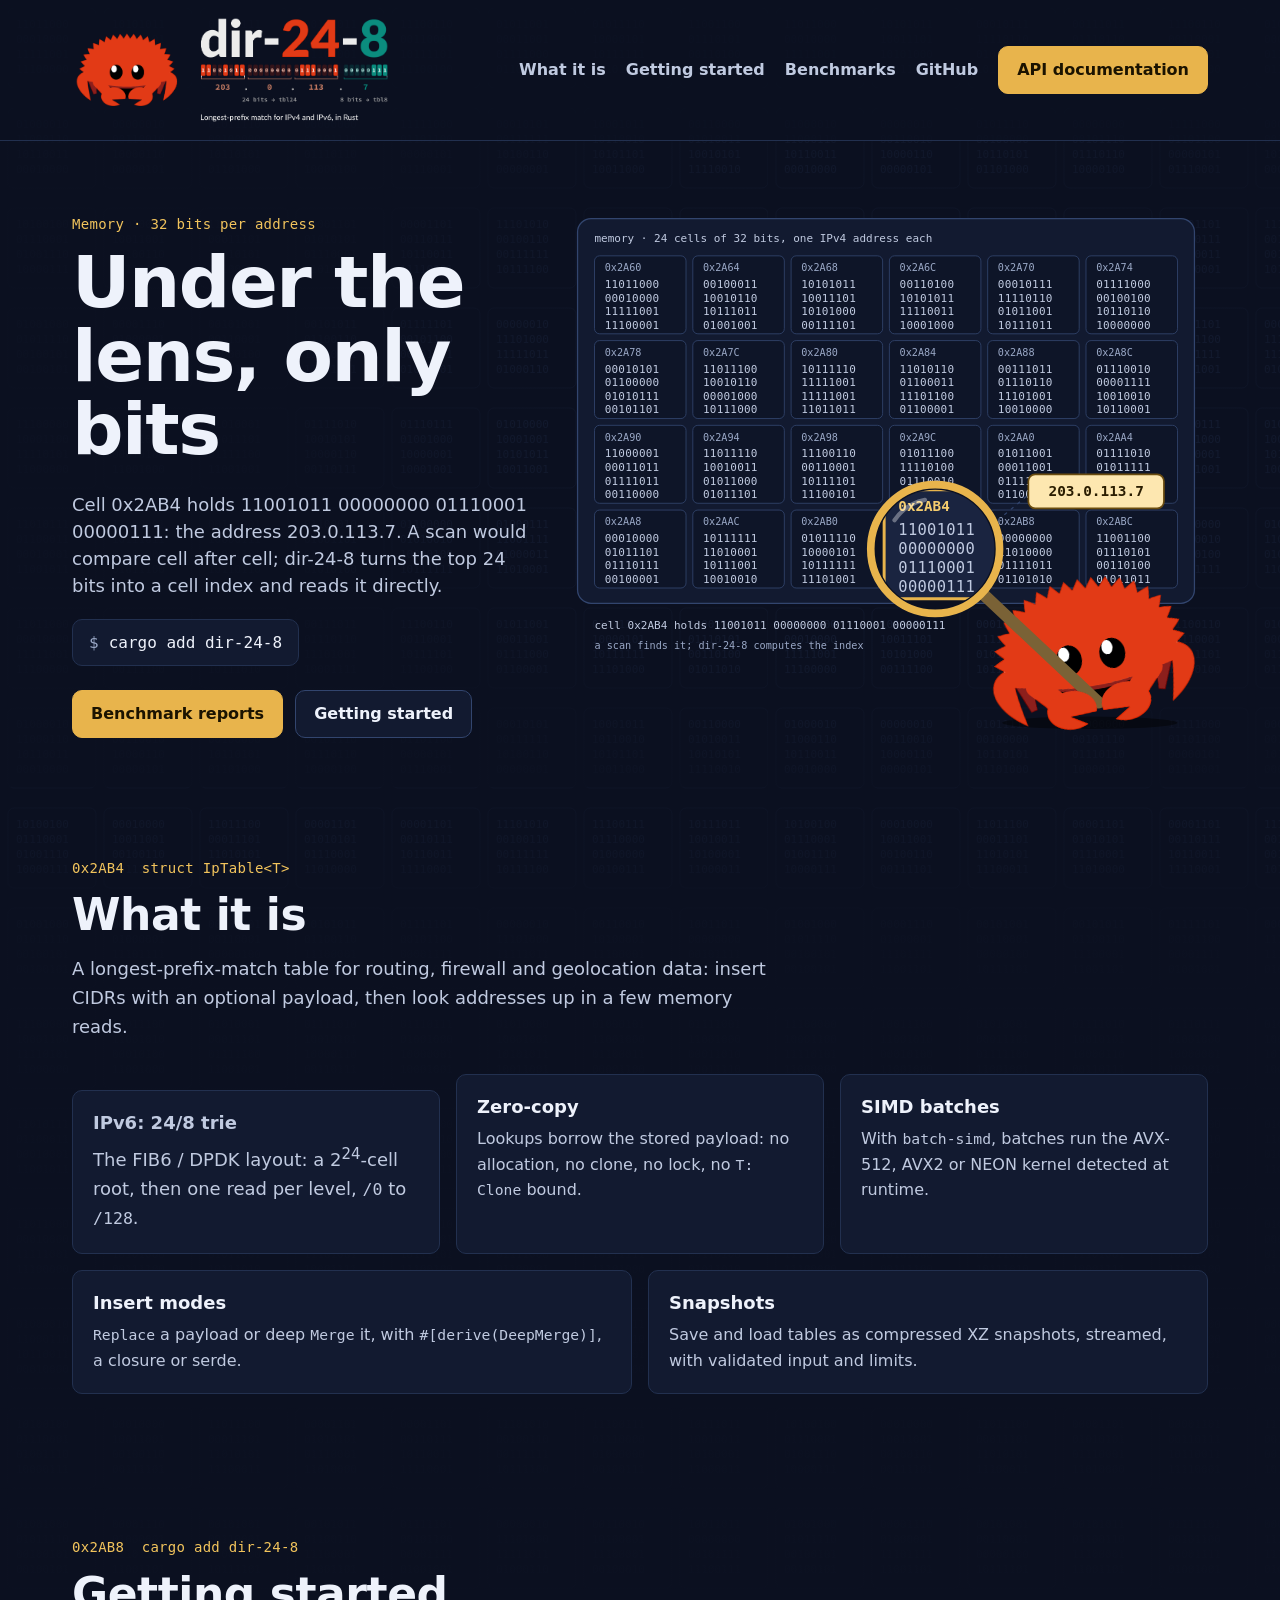
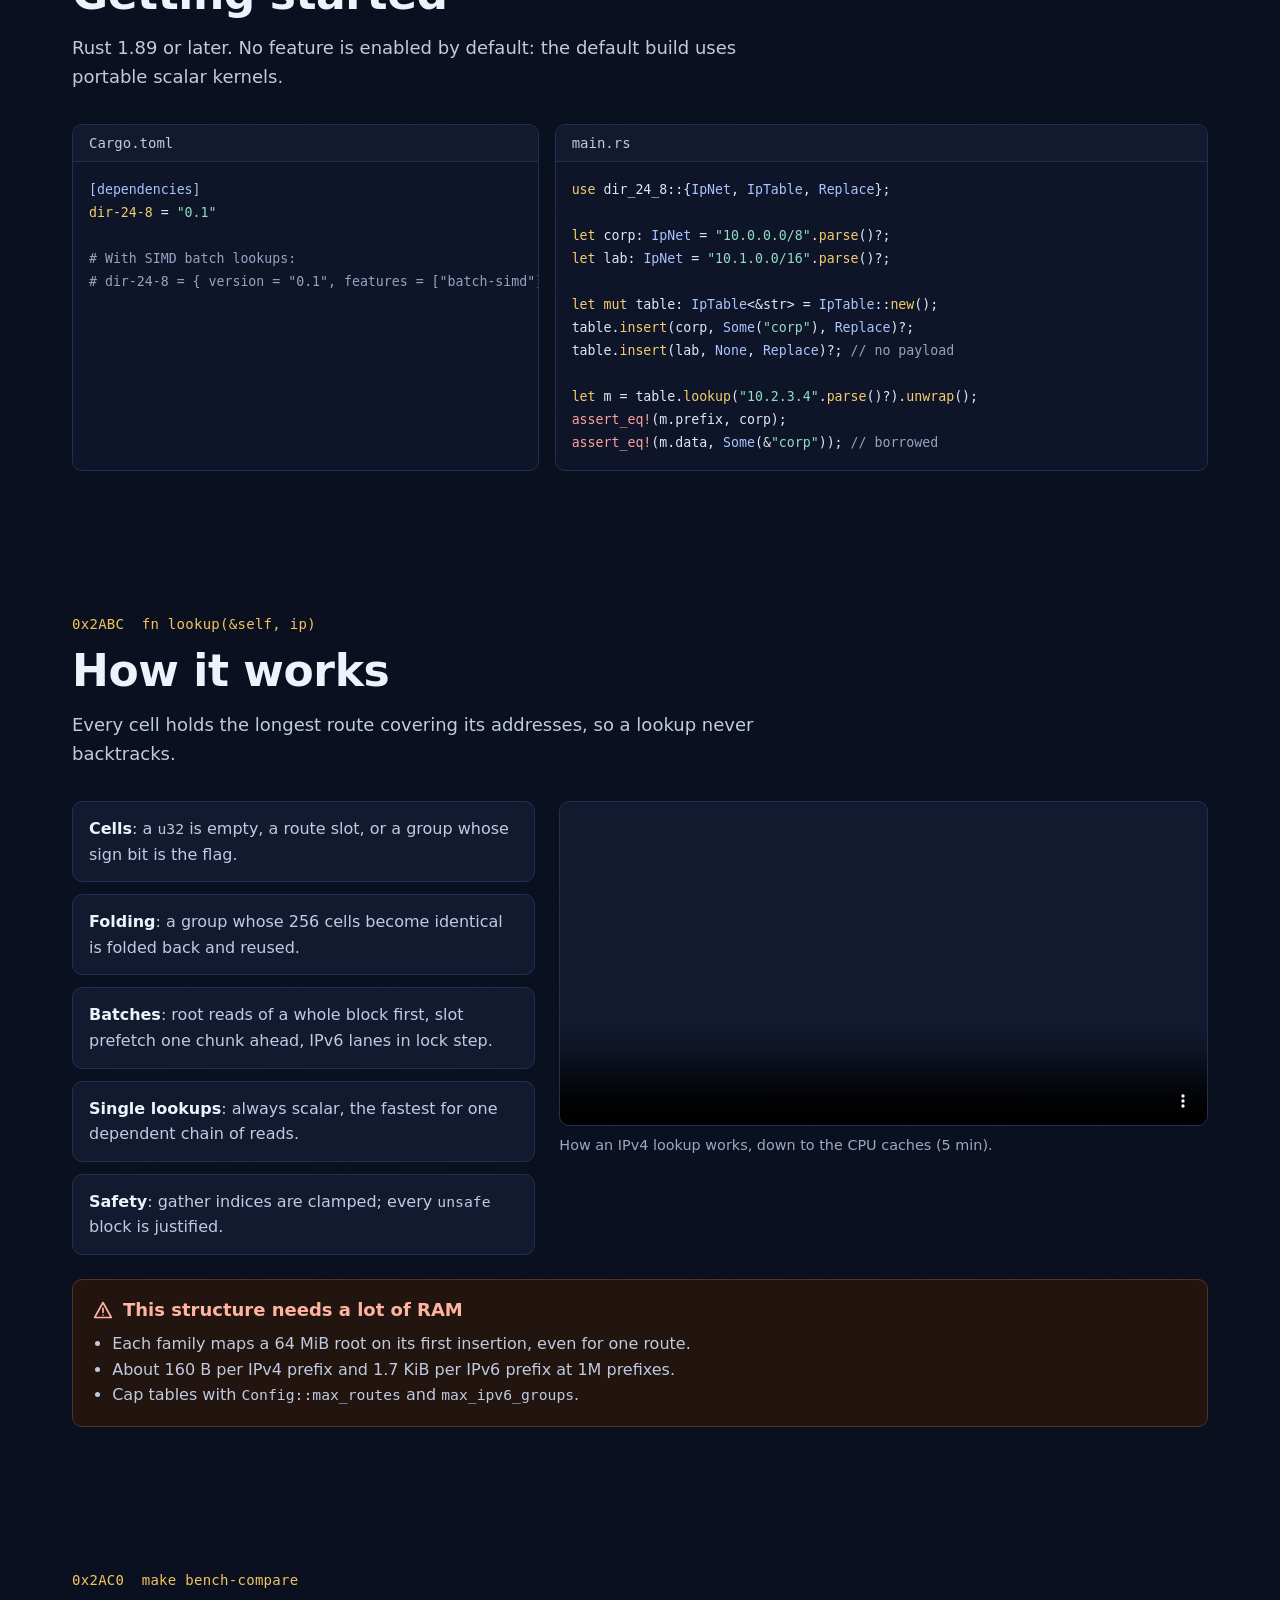
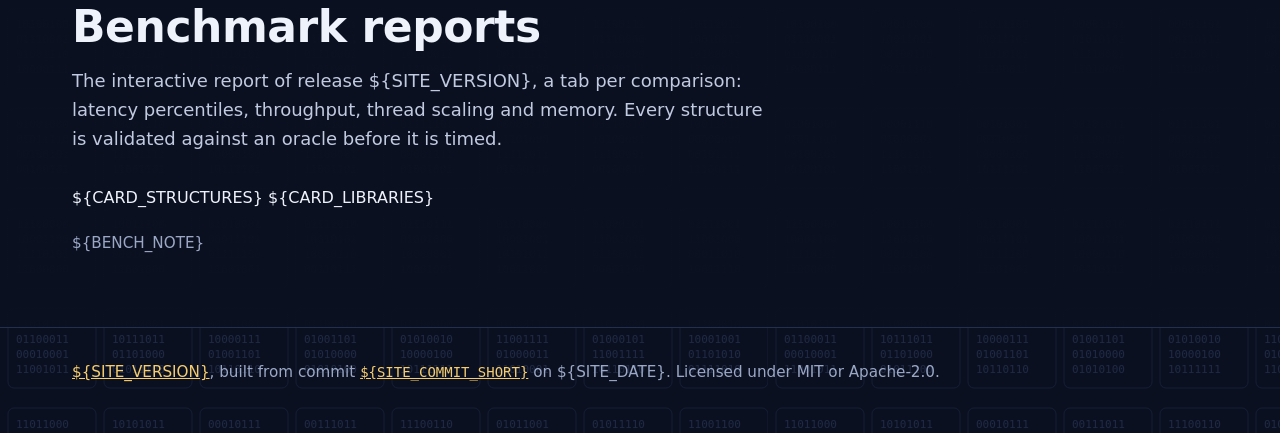
==== commit 39d382ad: "Merge bench-compare-lib into bench-compare with one report `make bench-compare` now runs both compar" ====
--- a/site/index.html
+++ b/site/index.html
@@ -88,10 +88,10 @@
   <div class="wrap">
     <p class="kicker">0x2AC0 &nbsp;make bench-compare</p>
     <h2 id="benchmarks-title">Benchmark reports</h2>
-    <p class="lead">Interactive reports of release ${SITE_VERSION}: latency percentiles, throughput, thread scaling and memory. Every structure is validated against an oracle before it is timed.</p>
+    <p class="lead">The interactive report of release ${SITE_VERSION}, a tab per comparison: latency percentiles, throughput, thread scaling and memory. Every structure is validated against an oracle before it is timed.</p>
     <div class="reports">
-      ${CARD_COMPARE}
-      ${CARD_LIB}
+      ${CARD_STRUCTURES}
+      ${CARD_LIBRARIES}
     </div>
     <p class="note">${BENCH_NOTE}</p>
   </div>
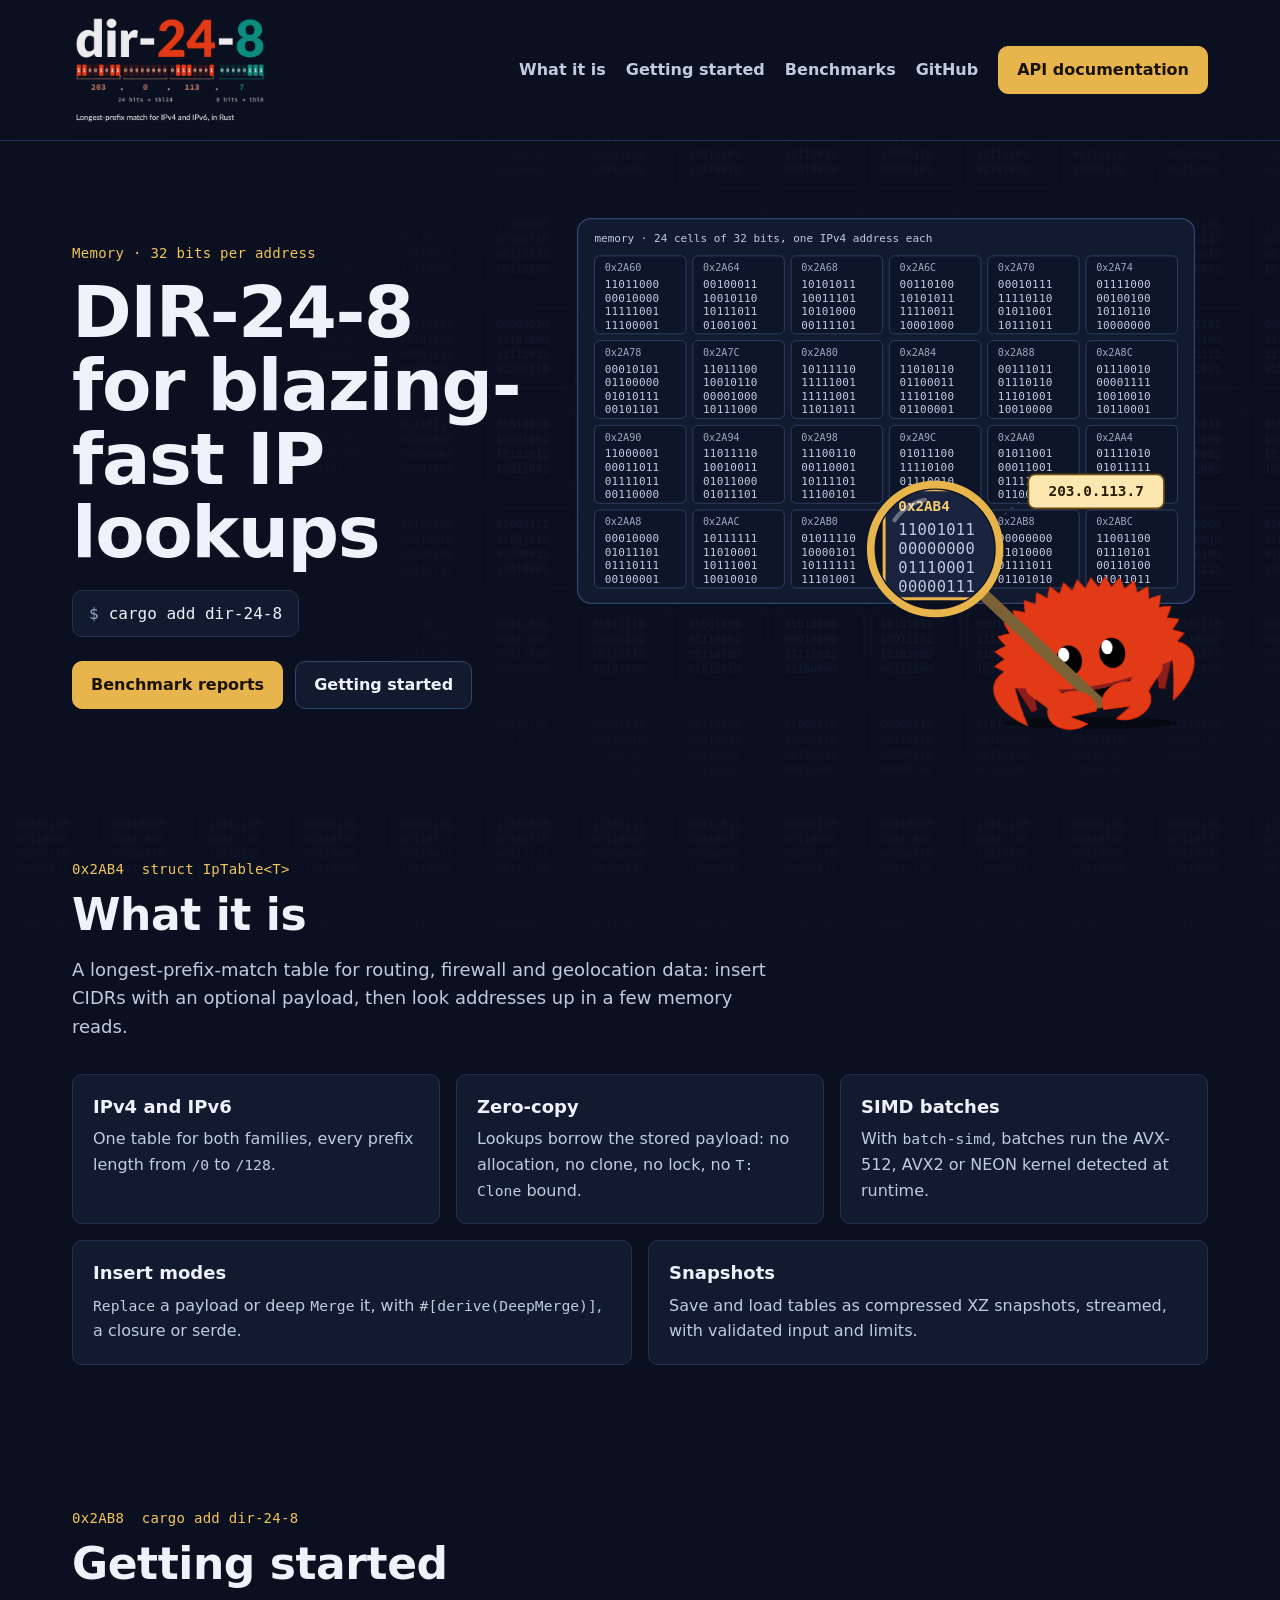
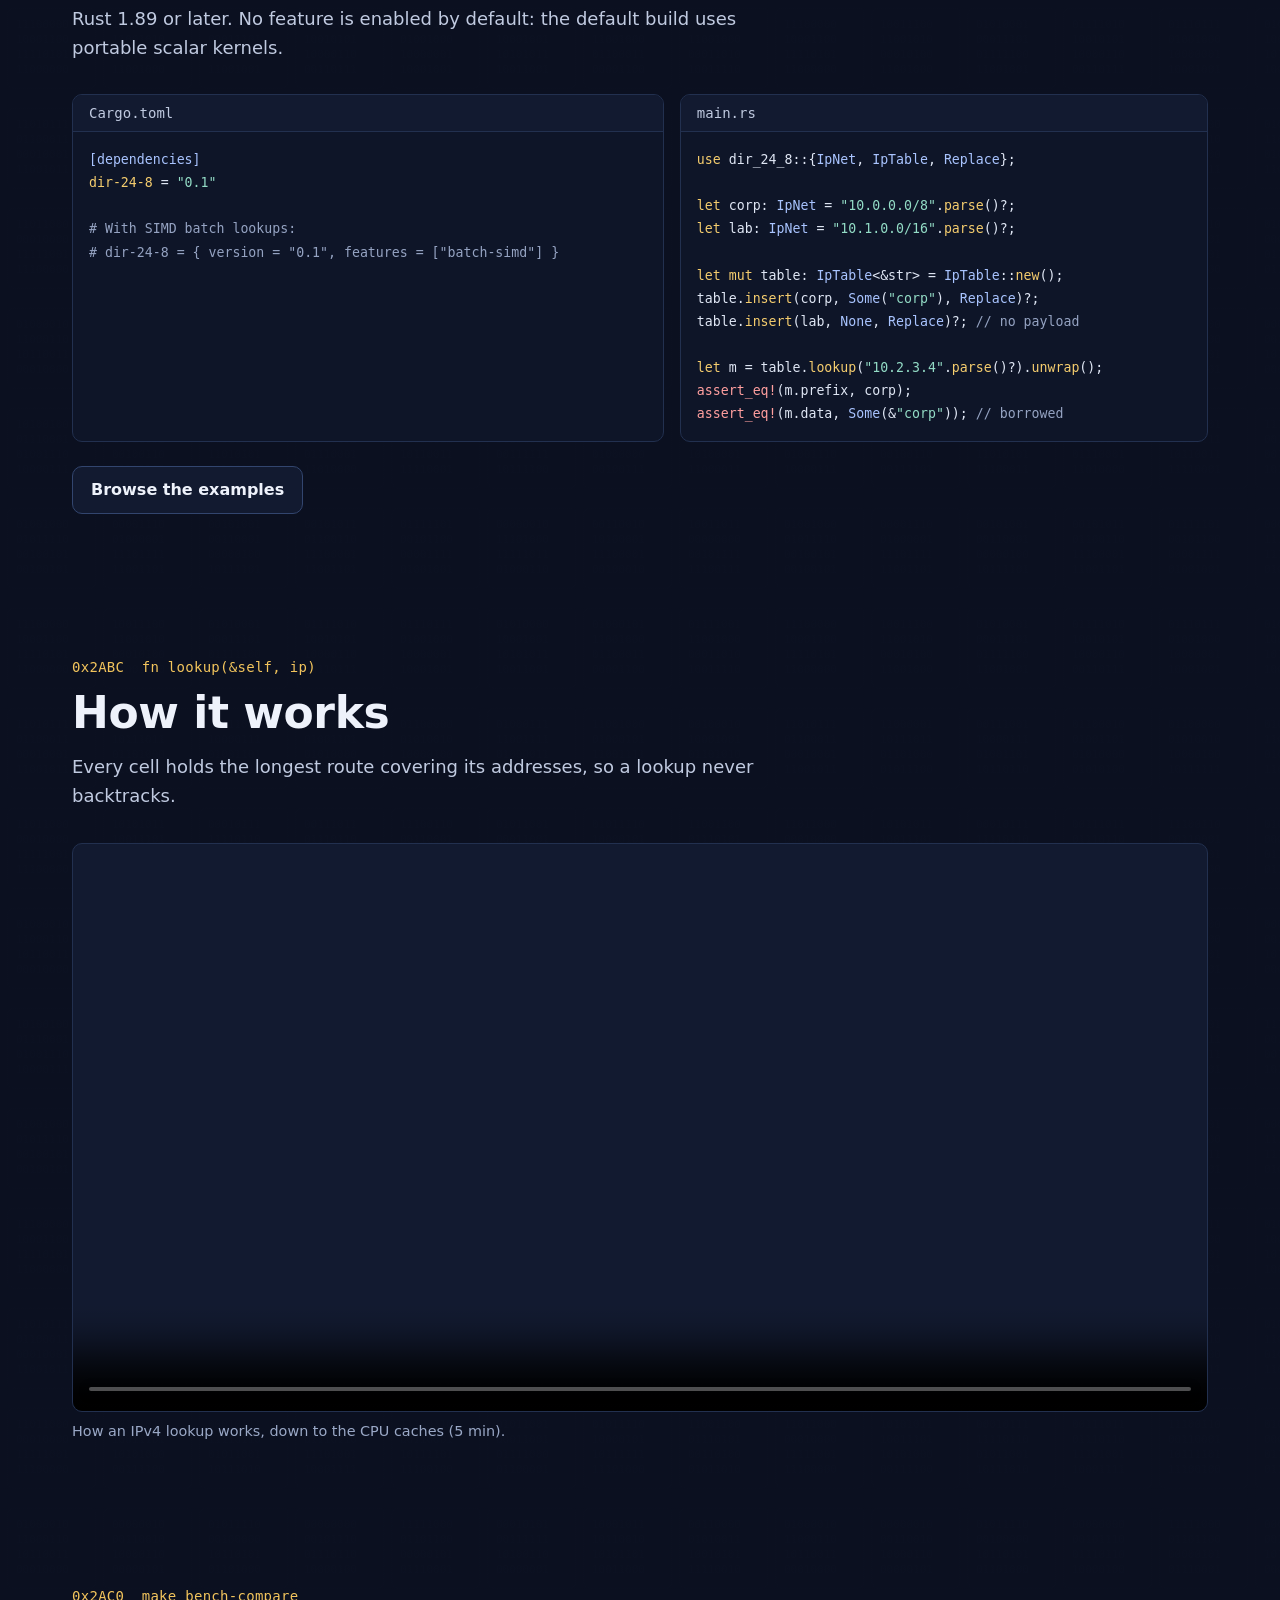
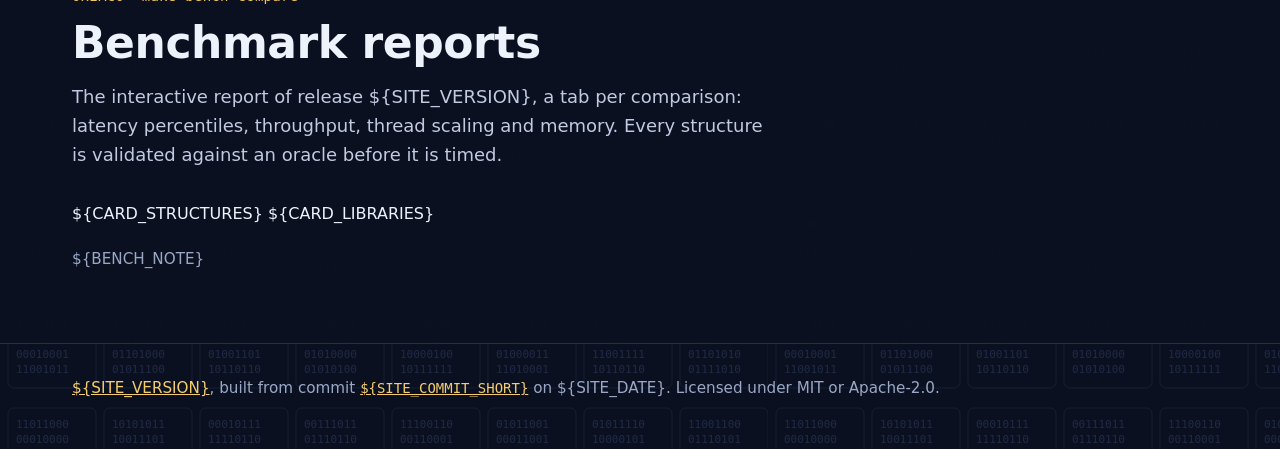
==== commit 4e197502: "Simplify the site, add the logo to the report, drop iprange and roaring Site: title "DIR-24-8 for bl" ====
--- a/site/index.html
+++ b/site/index.html
@@ -5,27 +5,26 @@
 <meta name="viewport" content="width=device-width, initial-scale=1">
 <meta name="color-scheme" content="dark">
 <meta name="theme-color" content="#0b1020">
-<title>dir-24-8: fast IPv4 and IPv6 CIDR lookups in Rust</title>
+<title>DIR-24-8 for blazing-fast IP lookups</title>
 <meta name="description" content="Longest-prefix-match tables for IPv4 (DIR-24-8) and IPv6 (24/8 multi-level trie) in Rust: zero-copy lookups and optional AVX-512, AVX2 and NEON batch lookups. Benchmark reports included.">
 <link rel="stylesheet" href="style.css">
 </head>
 <body class="t-ferris-lens feat-five">
 <div class="bg" aria-hidden="true"></div>
 <header class="topbar"><div class="wrap bar">
-  <a href="#main" aria-label="dir-24-8 home"><img class="logo-small" src="assets/logo-dark.png" alt="dir-24-8, longest-prefix match for IPv4 and IPv6, in Rust" width="1666" height="584"></a>
+  <a href="#main" aria-label="dir-24-8 home"><img class="logo-small" src="assets/logo-dark.png" alt="dir-24-8, longest-prefix match for IPv4 and IPv6, in Rust" width="1019" height="584"></a>
   <nav aria-label="Main links"><a href="#features">What it is</a><a href="#start">Getting started</a><a href="#benchmarks">Benchmarks</a><a href="${SITE_REPO_URL}">GitHub</a><a class="btn primary" href="${API_HREF}">API documentation</a></nav>
 </div></header>
 <div class="hero hero-scene">
   <div class="wrap scene-grid cols">
     <div class="scene-text">
       <p class="kicker">Memory · 32 bits per address</p>
-      <h1>Under the lens, only bits</h1>
-      <p class="tagline">Cell 0x2AB4 holds 11001011 00000000 01110001 00000111: the address 203.0.113.7. A scan would compare cell after cell; dir-24-8 turns the top 24 bits into a cell index and reads it directly.</p>
+      <h1>DIR-24-8 for blazing-fast IP lookups</h1>
       <p class="install"><span class="prompt" aria-hidden="true">$</span> <code>cargo add dir-24-8</code></p>
       <nav class="actions" aria-label="Reports"><a class="btn primary" href="#benchmarks">Benchmark reports</a><a class="btn" href="#start">Getting started</a></nav>
     </div>
     
-    <div class="scene"><svg viewBox="0 0 760 640" role="img" aria-labelledby="sc-title"><title id="sc-title">Ferris searches memory with a magnifying glass; under the lens, cell 0x2AB4 holds 11001011 00000000 01110001 00000111, the address 203.0.113.7</title><defs><clipPath id="lensclip"><circle cx="438" cy="406" r="70"/></clipPath></defs><rect class="sc-panel" x="16" y="16" width="728" height="454" rx="16"/><text class="sc-t2" x="36" y="44">memory · 24 cells of 32 bits, one IPv4 address each</text><rect class="sc-cell" x="36" y="60" width="108" height="92" rx="6"/><text class="sc-t3" x="48" y="78">0x2A60</text><text class="sc-bits" x="48" y="98">11011000</text><text class="sc-bits" x="48" y="114">00010000</text><text class="sc-bits" x="48" y="130">11111001</text><text class="sc-bits" x="48" y="146">11100001</text><rect class="sc-cell" x="152" y="60" width="108" height="92" rx="6"/><text class="sc-t3" x="164" y="78">0x2A64</text><text class="sc-bits" x="164" y="98">00100011</text><text class="sc-bits" x="164" y="114">10010110</text><text class="sc-bits" x="164" y="130">10111011</text><text class="sc-bits" x="164" y="146">01001001</text><rect class="sc-cell" x="268" y="60" width="108" height="92" rx="6"/><text class="sc-t3" x="280" y="78">0x2A68</text><text class="sc-bits" x="280" y="98">10101011</text><text class="sc-bits" x="280" y="114">10011101</text><text class="sc-bits" x="280" y="130">10101000</text><text class="sc-bits" x="280" y="146">00111101</text><rect class="sc-cell" x="384" y="60" width="108" height="92" rx="6"/><text class="sc-t3" x="396" y="78">0x2A6C</text><text class="sc-bits" x="396" y="98">00110100</text><text class="sc-bits" x="396" y="114">10101011</text><text class="sc-bits" x="396" y="130">11110011</text><text class="sc-bits" x="396" y="146">10001000</text><rect class="sc-cell" x="500" y="60" width="108" height="92" rx="6"/><text class="sc-t3" x="512" y="78">0x2A70</text><text class="sc-bits" x="512" y="98">00010111</text><text class="sc-bits" x="512" y="114">11110110</text><text class="sc-bits" x="512" y="130">01011001</text><text class="sc-bits" x="512" y="146">10111011</text><rect class="sc-cell" x="616" y="60" width="108" height="92" rx="6"/><text class="sc-t3" x="628" y="78">0x2A74</text><text class="sc-bits" x="628" y="98">01111000</text><text class="sc-bits" x="628" y="114">00100100</text><text class="sc-bits" x="628" y="130">10110110</text><text class="sc-bits" x="628" y="146">10000000</text><rect class="sc-cell" x="36" y="160" width="108" height="92" rx="6"/><text class="sc-t3" x="48" y="178">0x2A78</text><text class="sc-bits" x="48" y="198">00010101</text><text class="sc-bits" x="48" y="214">01100000</text><text class="sc-bits" x="48" y="230">01010111</text><text class="sc-bits" x="48" y="246">00101101</text><rect class="sc-cell" x="152" y="160" width="108" height="92" rx="6"/><text class="sc-t3" x="164" y="178">0x2A7C</text><text class="sc-bits" x="164" y="198">11011100</text><text class="sc-bits" x="164" y="214">10010110</text><text class="sc-bits" x="164" y="230">00001000</text><text class="sc-bits" x="164" y="246">10111000</text><rect class="sc-cell" x="268" y="160" width="108" height="92" rx="6"/><text class="sc-t3" x="280" y="178">0x2A80</text><text class="sc-bits" x="280" y="198">10111110</text><text class="sc-bits" x="280" y="214">11111001</text><text class="sc-bits" x="280" y="230">11111001</text><text class="sc-bits" x="280" y="246">11011011</text><rect class="sc-cell" x="384" y="160" width="108" height="92" rx="6"/><text class="sc-t3" x="396" y="178">0x2A84</text><text class="sc-bits" x="396" y="198">11010110</text><text class="sc-bits" x="396" y="214">01100011</text><text class="sc-bits" x="396" y="230">11101100</text><text class="sc-bits" x="396" y="246">01100001</text><rect class="sc-cell" x="500" y="160" width="108" height="92" rx="6"/><text class="sc-t3" x="512" y="178">0x2A88</text><text class="sc-bits" x="512" y="198">00111011</text><text class="sc-bits" x="512" y="214">01110110</text><text class="sc-bits" x="512" y="230">11101001</text><text class="sc-bits" x="512" y="246">10010000</text><rect class="sc-cell" x="616" y="160" width="108" height="92" rx="6"/><text class="sc-t3" x="628" y="178">0x2A8C</text><text class="sc-bits" x="628" y="198">01110010</text><text class="sc-bits" x="628" y="214">00001111</text><text class="sc-bits" x="628" y="230">10010010</text><text class="sc-bits" x="628" y="246">10110001</text><rect class="sc-cell" x="36" y="260" width="108" height="92" rx="6"/><text class="sc-t3" x="48" y="278">0x2A90</text><text class="sc-bits" x="48" y="298">11000001</text><text class="sc-bits" x="48" y="314">00011011</text><text class="sc-bits" x="48" y="330">01111011</text><text class="sc-bits" x="48" y="346">00110000</text><rect class="sc-cell" x="152" y="260" width="108" height="92" rx="6"/><text class="sc-t3" x="164" y="278">0x2A94</text><text class="sc-bits" x="164" y="298">11011110</text><text class="sc-bits" x="164" y="314">10010011</text><text class="sc-bits" x="164" y="330">01011000</text><text class="sc-bits" x="164" y="346">01011101</text><rect class="sc-cell" x="268" y="260" width="108" height="92" rx="6"/><text class="sc-t3" x="280" y="278">0x2A98</text><text class="sc-bits" x="280" y="298">11100110</text><text class="sc-bits" x="280" y="314">00110001</text><text class="sc-bits" x="280" y="330">10111101</text><text class="sc-bits" x="280" y="346">11100101</text><rect class="sc-cell" x="384" y="260" width="108" height="92" rx="6"/><text class="sc-t3" x="396" y="278">0x2A9C</text><text class="sc-bits" x="396" y="298">01011100</text><text class="sc-bits" x="396" y="314">11110100</text><text class="sc-bits" x="396" y="330">01110010</text><text class="sc-bits" x="396" y="346">10101010</text><rect class="sc-cell" x="500" y="260" width="108" height="92" rx="6"/><text class="sc-t3" x="512" y="278">0x2AA0</text><text class="sc-bits" x="512" y="298">01011001</text><text class="sc-bits" x="512" y="314">00011001</text><text class="sc-bits" x="512" y="330">01111000</text><text class="sc-bits" x="512" y="346">01100010</text><rect class="sc-cell" x="616" y="260" width="108" height="92" rx="6"/><text class="sc-t3" x="628" y="278">0x2AA4</text><text class="sc-bits" x="628" y="298">01111010</text><text class="sc-bits" x="628" y="314">01011111</text><text class="sc-bits" x="628" y="330">10101100</text><text class="sc-bits" x="628" y="346">10100110</text><rect class="sc-cell" x="36" y="360" width="108" height="92" rx="6"/><text class="sc-t3" x="48" y="378">0x2AA8</text><text class="sc-bits" x="48" y="398">00010000</text><text class="sc-bits" x="48" y="414">01011101</text><text class="sc-bits" x="48" y="430">01110111</text><text class="sc-bits" x="48" y="446">00100001</text><rect class="sc-cell" x="152" y="360" width="108" height="92" rx="6"/><text class="sc-t3" x="164" y="378">0x2AAC</text><text class="sc-bits" x="164" y="398">10111111</text><text class="sc-bits" x="164" y="414">11010001</text><text class="sc-bits" x="164" y="430">10111001</text><text class="sc-bits" x="164" y="446">10010010</text><rect class="sc-cell" x="268" y="360" width="108" height="92" rx="6"/><text class="sc-t3" x="280" y="378">0x2AB0</text><text class="sc-bits" x="280" y="398">01011110</text><text class="sc-bits" x="280" y="414">10000101</text><text class="sc-bits" x="280" y="430">10111111</text><text class="sc-bits" x="280" y="446">11101001</text><rect class="sc-cell" x="384" y="360" width="108" height="92" rx="6"/><text class="sc-t3" x="396" y="378">0x2AB4</text><text class="sc-bits" x="396" y="398">11001011</text><text class="sc-bits" x="396" y="414">00000000</text><text class="sc-bits" x="396" y="430">01110001</text><text class="sc-bits" x="396" y="446">00000111</text><rect class="sc-cell" x="500" y="360" width="108" height="92" rx="6"/><text class="sc-t3" x="512" y="378">0x2AB8</text><text class="sc-bits" x="512" y="398">00000000</text><text class="sc-bits" x="512" y="414">11010000</text><text class="sc-bits" x="512" y="430">01111011</text><text class="sc-bits" x="512" y="446">01101010</text><rect class="sc-cell" x="616" y="360" width="108" height="92" rx="6"/><text class="sc-t3" x="628" y="378">0x2ABC</text><text class="sc-bits" x="628" y="398">11001100</text><text class="sc-bits" x="628" y="414">01110101</text><text class="sc-bits" x="628" y="430">00110100</text><text class="sc-bits" x="628" y="446">01011011</text><ellipse class="shadow" cx="620.5" cy="611.1" rx="103.5" ry="7.4"/><g transform="translate(500.0,440.0) scale(0.46) rotate(-10,262,190)"><image href="assets/ferris.png" width="524" height="379"/></g><path class="sc-handle-bar" d="M 631.1 587.2 L 493.4 458.0"/><g transform="translate(500.0,440.0) scale(0.46) rotate(-10,262,190)"><image href="assets/ferris-claws.png" width="524" height="379"/></g><circle class="sc-glass-bg" cx="438" cy="406" r="76"/><g clip-path="url(#lensclip)"><g transform="translate(438,406) scale(1.4) translate(-427,-410)"><rect class="sc-open" x="384" y="360" width="108" height="92" rx="6"/><text class="sc-t3 sc-acc" x="396" y="378">0x2AB4</text><text class="sc-bits" x="396" y="398">11001011</text><text class="sc-bits" x="396" y="414">00000000</text><text class="sc-bits" x="396" y="430">01110001</text><text class="sc-bits" x="396" y="446">00000111</text></g></g><circle class="sc-ring" cx="438" cy="406" r="76"/><path class="sc-glare" d="M 390 372 A 58 58 0 0 1 426 348"/><path class="sc-guide" d="M 512 372 L 548 342"/><rect class="sign" x="548" y="318" width="160" height="40" rx="8"/><text class="sign-text" x="628" y="344" style="font-size:17px" text-anchor="middle">203.0.113.7</text><text class="sc-t2" x="36" y="500">cell 0x2AB4 holds 11001011 00000000 01110001 00000111</text><text class="sc-t3" x="36" y="524">a scan finds it; dir-24-8 computes the index</text></svg></div>
+    <div class="scene"><svg viewBox="0 0 760 640" role="img" aria-labelledby="sc-title"><title id="sc-title">Ferris searches memory with a magnifying glass and finds the address 203.0.113.7</title><defs><clipPath id="lensclip"><circle cx="438" cy="406" r="70"/></clipPath></defs><rect class="sc-panel" x="16" y="16" width="728" height="454" rx="16"/><text class="sc-t2" x="36" y="44">memory · 24 cells of 32 bits, one IPv4 address each</text><g id="mem"><rect class="sc-cell" x="36" y="60" width="108" height="92" rx="6"/><text class="sc-t3" x="48" y="78">0x2A60</text><text class="sc-bits" x="48" y="98">11011000</text><text class="sc-bits" x="48" y="114">00010000</text><text class="sc-bits" x="48" y="130">11111001</text><text class="sc-bits" x="48" y="146">11100001</text><rect class="sc-cell" x="152" y="60" width="108" height="92" rx="6"/><text class="sc-t3" x="164" y="78">0x2A64</text><text class="sc-bits" x="164" y="98">00100011</text><text class="sc-bits" x="164" y="114">10010110</text><text class="sc-bits" x="164" y="130">10111011</text><text class="sc-bits" x="164" y="146">01001001</text><rect class="sc-cell" x="268" y="60" width="108" height="92" rx="6"/><text class="sc-t3" x="280" y="78">0x2A68</text><text class="sc-bits" x="280" y="98">10101011</text><text class="sc-bits" x="280" y="114">10011101</text><text class="sc-bits" x="280" y="130">10101000</text><text class="sc-bits" x="280" y="146">00111101</text><rect class="sc-cell" x="384" y="60" width="108" height="92" rx="6"/><text class="sc-t3" x="396" y="78">0x2A6C</text><text class="sc-bits" x="396" y="98">00110100</text><text class="sc-bits" x="396" y="114">10101011</text><text class="sc-bits" x="396" y="130">11110011</text><text class="sc-bits" x="396" y="146">10001000</text><rect class="sc-cell" x="500" y="60" width="108" height="92" rx="6"/><text class="sc-t3" x="512" y="78">0x2A70</text><text class="sc-bits" x="512" y="98">00010111</text><text class="sc-bits" x="512" y="114">11110110</text><text class="sc-bits" x="512" y="130">01011001</text><text class="sc-bits" x="512" y="146">10111011</text><rect class="sc-cell" x="616" y="60" width="108" height="92" rx="6"/><text class="sc-t3" x="628" y="78">0x2A74</text><text class="sc-bits" x="628" y="98">01111000</text><text class="sc-bits" x="628" y="114">00100100</text><text class="sc-bits" x="628" y="130">10110110</text><text class="sc-bits" x="628" y="146">10000000</text><rect class="sc-cell" x="36" y="160" width="108" height="92" rx="6"/><text class="sc-t3" x="48" y="178">0x2A78</text><text class="sc-bits" x="48" y="198">00010101</text><text class="sc-bits" x="48" y="214">01100000</text><text class="sc-bits" x="48" y="230">01010111</text><text class="sc-bits" x="48" y="246">00101101</text><rect class="sc-cell" x="152" y="160" width="108" height="92" rx="6"/><text class="sc-t3" x="164" y="178">0x2A7C</text><text class="sc-bits" x="164" y="198">11011100</text><text class="sc-bits" x="164" y="214">10010110</text><text class="sc-bits" x="164" y="230">00001000</text><text class="sc-bits" x="164" y="246">10111000</text><rect class="sc-cell" x="268" y="160" width="108" height="92" rx="6"/><text class="sc-t3" x="280" y="178">0x2A80</text><text class="sc-bits" x="280" y="198">10111110</text><text class="sc-bits" x="280" y="214">11111001</text><text class="sc-bits" x="280" y="230">11111001</text><text class="sc-bits" x="280" y="246">11011011</text><rect class="sc-cell" x="384" y="160" width="108" height="92" rx="6"/><text class="sc-t3" x="396" y="178">0x2A84</text><text class="sc-bits" x="396" y="198">11010110</text><text class="sc-bits" x="396" y="214">01100011</text><text class="sc-bits" x="396" y="230">11101100</text><text class="sc-bits" x="396" y="246">01100001</text><rect class="sc-cell" x="500" y="160" width="108" height="92" rx="6"/><text class="sc-t3" x="512" y="178">0x2A88</text><text class="sc-bits" x="512" y="198">00111011</text><text class="sc-bits" x="512" y="214">01110110</text><text class="sc-bits" x="512" y="230">11101001</text><text class="sc-bits" x="512" y="246">10010000</text><rect class="sc-cell" x="616" y="160" width="108" height="92" rx="6"/><text class="sc-t3" x="628" y="178">0x2A8C</text><text class="sc-bits" x="628" y="198">01110010</text><text class="sc-bits" x="628" y="214">00001111</text><text class="sc-bits" x="628" y="230">10010010</text><text class="sc-bits" x="628" y="246">10110001</text><rect class="sc-cell" x="36" y="260" width="108" height="92" rx="6"/><text class="sc-t3" x="48" y="278">0x2A90</text><text class="sc-bits" x="48" y="298">11000001</text><text class="sc-bits" x="48" y="314">00011011</text><text class="sc-bits" x="48" y="330">01111011</text><text class="sc-bits" x="48" y="346">00110000</text><rect class="sc-cell" x="152" y="260" width="108" height="92" rx="6"/><text class="sc-t3" x="164" y="278">0x2A94</text><text class="sc-bits" x="164" y="298">11011110</text><text class="sc-bits" x="164" y="314">10010011</text><text class="sc-bits" x="164" y="330">01011000</text><text class="sc-bits" x="164" y="346">01011101</text><rect class="sc-cell" x="268" y="260" width="108" height="92" rx="6"/><text class="sc-t3" x="280" y="278">0x2A98</text><text class="sc-bits" x="280" y="298">11100110</text><text class="sc-bits" x="280" y="314">00110001</text><text class="sc-bits" x="280" y="330">10111101</text><text class="sc-bits" x="280" y="346">11100101</text><rect class="sc-cell" x="384" y="260" width="108" height="92" rx="6"/><text class="sc-t3" x="396" y="278">0x2A9C</text><text class="sc-bits" x="396" y="298">01011100</text><text class="sc-bits" x="396" y="314">11110100</text><text class="sc-bits" x="396" y="330">01110010</text><text class="sc-bits" x="396" y="346">10101010</text><rect class="sc-cell" x="500" y="260" width="108" height="92" rx="6"/><text class="sc-t3" x="512" y="278">0x2AA0</text><text class="sc-bits" x="512" y="298">01011001</text><text class="sc-bits" x="512" y="314">00011001</text><text class="sc-bits" x="512" y="330">01111000</text><text class="sc-bits" x="512" y="346">01100010</text><rect class="sc-cell" x="616" y="260" width="108" height="92" rx="6"/><text class="sc-t3" x="628" y="278">0x2AA4</text><text class="sc-bits" x="628" y="298">01111010</text><text class="sc-bits" x="628" y="314">01011111</text><text class="sc-bits" x="628" y="330">10101100</text><text class="sc-bits" x="628" y="346">10100110</text><rect class="sc-cell" x="36" y="360" width="108" height="92" rx="6"/><text class="sc-t3" x="48" y="378">0x2AA8</text><text class="sc-bits" x="48" y="398">00010000</text><text class="sc-bits" x="48" y="414">01011101</text><text class="sc-bits" x="48" y="430">01110111</text><text class="sc-bits" x="48" y="446">00100001</text><rect class="sc-cell" x="152" y="360" width="108" height="92" rx="6"/><text class="sc-t3" x="164" y="378">0x2AAC</text><text class="sc-bits" x="164" y="398">10111111</text><text class="sc-bits" x="164" y="414">11010001</text><text class="sc-bits" x="164" y="430">10111001</text><text class="sc-bits" x="164" y="446">10010010</text><rect class="sc-cell" x="268" y="360" width="108" height="92" rx="6"/><text class="sc-t3" x="280" y="378">0x2AB0</text><text class="sc-bits" x="280" y="398">01011110</text><text class="sc-bits" x="280" y="414">10000101</text><text class="sc-bits" x="280" y="430">10111111</text><text class="sc-bits" x="280" y="446">11101001</text><rect class="sc-cell" x="384" y="360" width="108" height="92" rx="6"/><text class="sc-t3" x="396" y="378">0x2AB4</text><text class="sc-bits" x="396" y="398">11001011</text><text class="sc-bits" x="396" y="414">00000000</text><text class="sc-bits" x="396" y="430">01110001</text><text class="sc-bits" x="396" y="446">00000111</text><rect class="sc-cell" x="500" y="360" width="108" height="92" rx="6"/><text class="sc-t3" x="512" y="378">0x2AB8</text><text class="sc-bits" x="512" y="398">00000000</text><text class="sc-bits" x="512" y="414">11010000</text><text class="sc-bits" x="512" y="430">01111011</text><text class="sc-bits" x="512" y="446">01101010</text><rect class="sc-cell" x="616" y="360" width="108" height="92" rx="6"/><text class="sc-t3" x="628" y="378">0x2ABC</text><text class="sc-bits" x="628" y="398">11001100</text><text class="sc-bits" x="628" y="414">01110101</text><text class="sc-bits" x="628" y="430">00110100</text><text class="sc-bits" x="628" y="446">01011011</text></g><g class="seeker"><ellipse class="shadow" cx="620.5" cy="611.1" rx="103.5" ry="7.4"/><g transform="translate(500.0,440.0) scale(0.46) rotate(-10,262,190)"><image href="assets/ferris.png" width="524" height="379"/></g><path class="sc-handle-bar" d="M 631.1 587.2 L 493.4 458.0"/><g transform="translate(500.0,440.0) scale(0.46) rotate(-10,262,190)"><image href="assets/ferris-claws.png" width="524" height="379"/></g><circle class="sc-glass-bg" cx="438" cy="406" r="76"/><g clip-path="url(#lensclip)"><g transform="translate(438,406) scale(1.4) translate(-427,-410)"><g class="seeker-pan"><use href="#mem"/><g class="found"><rect class="sc-open" x="384" y="360" width="108" height="92" rx="6"/><text class="sc-t3 sc-acc" x="396" y="378">0x2AB4</text><text class="sc-bits" x="396" y="398">11001011</text><text class="sc-bits" x="396" y="414">00000000</text><text class="sc-bits" x="396" y="430">01110001</text><text class="sc-bits" x="396" y="446">00000111</text></g></g></g></g><circle class="sc-ring" cx="438" cy="406" r="76"/><path class="sc-glare" d="M 390 372 A 58 58 0 0 1 426 348"/></g><g class="found-sign"><path class="sc-guide" d="M 512 372 L 548 342"/><rect class="sign" x="548" y="318" width="160" height="40" rx="8"/><text class="sign-text" x="628" y="344" style="font-size:17px" text-anchor="middle">203.0.113.7</text></g></svg></div>
   </div>
 </div>
 <main id="main">
@@ -34,7 +33,7 @@
     <p class="kicker">0x2AB4 &nbsp;struct IpTable&lt;T&gt;</p>
     <h2 id="features-title">What it is</h2>
     <p class="lead">A longest-prefix-match table for routing, firewall and geolocation data: insert CIDRs with an optional payload, then look addresses up in a few memory reads.</p>
-    <div class="feats"><article class="feat lead"><div><h3>IPv6: 24/8 trie</h3><p>The FIB6 / DPDK layout: a 2<sup>24</sup>-cell root, then one read per level, <code>/0</code> to <code>/128</code>.</p></div></article><article class="feat"><div><h3>Zero-copy</h3><p>Lookups borrow the stored payload: no allocation, no clone, no lock, no <code>T: Clone</code> bound.</p></div></article><article class="feat"><div><h3>SIMD batches</h3><p>With <code>batch-simd</code>, batches run the AVX-512, AVX2 or NEON kernel detected at runtime.</p></div></article><article class="feat"><div><h3>Insert modes</h3><p><code>Replace</code> a payload or deep <code>Merge</code> it, with <code>#[derive(DeepMerge)]</code>, a closure or serde.</p></div></article><article class="feat"><div><h3>Snapshots</h3><p>Save and load tables as compressed XZ snapshots, streamed, with validated input and limits.</p></div></article></div>
+    <div class="feats"><article class="feat lead"><div><h3>IPv4 and IPv6</h3><p>One table for both families, every prefix length from <code>/0</code> to <code>/128</code>.</p></div></article><article class="feat"><div><h3>Zero-copy</h3><p>Lookups borrow the stored payload: no allocation, no clone, no lock, no <code>T: Clone</code> bound.</p></div></article><article class="feat"><div><h3>SIMD batches</h3><p>With <code>batch-simd</code>, batches run the AVX-512, AVX2 or NEON kernel detected at runtime.</p></div></article><article class="feat"><div><h3>Insert modes</h3><p><code>Replace</code> a payload or deep <code>Merge</code> it, with <code>#[derive(DeepMerge)]</code>, a closure or serde.</p></div></article><article class="feat"><div><h3>Snapshots</h3><p>Save and load tables as compressed XZ snapshots, streamed, with validated input and limits.</p></div></article></div>
   </div>
 </section>
 <section id="start" aria-labelledby="start-title">
@@ -61,6 +60,7 @@
 assert_eq!(m.prefix, corp);
 assert_eq!(m.data, Some(&amp;&quot;corp&quot;)); // borrowed</code></pre></figure>
     </div>
+    <nav class="actions" aria-label="Examples"><a class="btn" href="${SITE_REPO_URL}/tree/master/examples">Browse the examples</a></nav>
   </div>
 </section>
 <section id="how" aria-labelledby="how-title">
@@ -69,7 +69,6 @@
     <h2 id="how-title">How it works</h2>
     <p class="lead">Every cell holds the longest route covering its addresses, so a lookup never backtracks.</p>
     <div class="how-grid">
-      <ul class="points"><li><strong>Cells</strong>: a <code>u32</code> is empty, a route slot, or a group whose sign bit is the flag.</li><li><strong>Folding</strong>: a group whose 256 cells become identical is folded back and reused.</li><li><strong>Batches</strong>: root reads of a whole block first, slot prefetch one chunk ahead, IPv6 lanes in lock step.</li><li><strong>Single lookups</strong>: always scalar, the fastest for one dependent chain of reads.</li><li><strong>Safety</strong>: gather indices are clamped; every <code>unsafe</code> block is justified.</li></ul>
       <figure class="video">
         <video controls preload="none" poster="assets/dir_24_8_lookup_cpu.png" width="1920" height="1080">
           <source src="assets/dir_24_8_lookup_cpu.mp4" type="video/mp4">
@@ -77,10 +76,6 @@
         </video>
         <figcaption>How an IPv4 lookup works, down to the CPU caches (5 min).</figcaption>
       </figure>
-    </div>
-    <div class="warning" role="note">
-      <h3><svg class="icon" viewBox="0 0 24 24" aria-hidden="true" width="20" height="20"><path d="M12 3 2 21h20L12 3z" fill="none" stroke="currentColor" stroke-width="2" stroke-linejoin="round"/><path d="M12 10v5M12 18h.01" stroke="currentColor" stroke-width="2" stroke-linecap="round"/></svg><span>This structure needs a lot of RAM</span></h3>
-      <ul><li>Each family maps a 64 MiB root on its first insertion, even for one route.</li><li>About 160 B per IPv4 prefix and 1.7 KiB per IPv6 prefix at 1M prefixes.</li><li>Cap tables with <code>Config::max_routes</code> and <code>max_ipv6_groups</code>.</li></ul>
     </div>
   </div>
 </section>
--- a/site/style.css
+++ b/site/style.css
@@ -30,12 +30,15 @@
 .btn.primary:hover{background:var(--accent-hover);border-color:var(--accent-hover);color:var(--accent-ink)}
 section{padding:56px 0}
 .kicker{font:500 .875rem/1.4 var(--font-mono);color:var(--kicker);margin-bottom:12px;letter-spacing:.02em}
-.lead{margin-top:16px;font-size:1.125rem;color:var(--text-2);max-width:62ch}
+p.lead{margin-top:16px;font-size:1.125rem;color:var(--text-2);max-width:62ch}
 .feats{display:grid;gap:16px;margin-top:32px}
 .feat{padding:20px;border:1px solid var(--line);border-radius:var(--radius);background:var(--surface)}
 .feat p{margin-top:8px;color:var(--text-2)}
 .feat.lead-like{}
-.codes{display:grid;gap:16px;margin-top:32px}
+/* Code panes: each one as wide as its longest line, side by side when both
+   fit, stacked at full width otherwise; extra width is shared. */
+.codes{display:flex;flex-wrap:wrap;gap:16px;margin-top:32px}
+.codes>.pane{flex:1 0 auto;max-width:100%}
 .pane{margin:0;border:1px solid var(--line);border-radius:var(--radius);background:var(--code-bg);overflow:hidden}
 .pane figcaption{padding:10px 16px;border-bottom:1px solid var(--line);font:500 .875rem var(--font-mono);color:var(--text-2);background:var(--surface)}
 .pane pre{margin:0;padding:16px;overflow-x:auto;font:400 .9rem/1.6 var(--font-mono);color:var(--code-text)}
@@ -45,11 +48,9 @@
 .points li{padding:14px 16px;border:1px solid var(--line);border-radius:var(--radius);background:var(--surface);color:var(--text-2)}
 .points strong{color:var(--text)}
 .video{margin:0}
+.how-grid>:only-child{grid-column:1/-1}
 .video video{display:block;width:100%;height:auto;border:1px solid var(--line);border-radius:var(--radius);background:var(--surface)}
 .video figcaption{margin-top:8px;color:var(--text-3);font-size:.9rem}
-.warning{margin-top:24px;padding:18px 20px;border:1px solid var(--warn-line);border-radius:var(--radius);background:var(--warn-bg)}
-.warning h3{display:flex;gap:10px;align-items:center;color:var(--warn)}
-.warning ul{margin:10px 0 0;padding-left:1.2rem;color:var(--text-2)}
 .reports{display:grid;gap:16px;margin-top:32px}
 .report{padding:24px;border:1px solid var(--line);border-radius:var(--radius);background:var(--surface)}
 .report h3 code{display:block;margin-top:6px;font-weight:500;color:var(--text-3)}
@@ -60,7 +61,6 @@
 .links{display:flex;flex-wrap:wrap;gap:16px;align-items:center;margin-top:20px}
 .note{margin-top:20px;color:var(--text-3);font-size:.95rem;max-width:80ch}
 .foot{padding:32px 0 48px;border-top:1px solid var(--line);color:var(--text-3);font-size:.95rem}
-.icon{flex:none}
 @media (min-width:720px){
   .wrap{padding:0 32px}
   .feats{grid-template-columns:repeat(2,1fr)}
@@ -70,7 +70,6 @@
   .hero{padding:88px 0 56px}
   section{padding:72px 0}
   .feats{grid-template-columns:repeat(3,1fr)}
-  .codes{grid-template-columns:minmax(0,5fr) minmax(0,7fr)}
   .how-grid{grid-template-columns:minmax(0,5fr) minmax(0,7fr)}
 }
 
@@ -105,7 +104,7 @@
 /* Scene pages (11-13): top bar with the logo, illustrated hero. */
 .topbar{position:relative;z-index:2;border-bottom:1px solid var(--line);background:var(--bar-bg)}
 .bar{display:flex;flex-wrap:wrap;gap:12px 24px;align-items:center;justify-content:space-between;padding-top:14px;padding-bottom:14px}
-.logo-small{display:block;width:320px;max-width:70vw;height:auto}
+.logo-small{display:block;width:196px;max-width:70vw;height:auto}
 .bar nav{display:flex;flex-wrap:wrap;gap:8px 20px;align-items:center}
 .bar nav a:not(.btn){color:var(--text-2);text-decoration:none;font-weight:600;padding:10px 0}
 .bar nav a:not(.btn):hover{color:var(--text)}
@@ -146,6 +145,21 @@
 .sc-torch-collar{stroke:var(--handle);stroke-width:32;stroke-linecap:round}
 .sc-line2{stroke:var(--accent-2)}
 .sc-arrow2{fill:var(--accent-2)}
+/* Hero scene, in a 10 s loop: Ferris walks the lens over the memory cells
+   and finds 203.0.113.7 in cell 0x2AB4. The lens shows the cells it covers,
+   magnified (.seeker-pan moves the copy back by the offset of .seeker).
+   Without motion, the scene stays on the found address. */
+.scene{--scene-loop:10s} /* ds-allow-hardcode token definition: one loop of the hero animation */
+@media (prefers-reduced-motion:no-preference){
+  .scene .seeker{animation:sc-seek var(--scene-loop) ease-in-out infinite}
+  .scene .seeker-pan{animation:sc-pan var(--scene-loop) ease-in-out infinite}
+  .scene .found,.scene .found-sign{animation:sc-found var(--scene-loop) ease-in-out infinite}
+}
+/* ds-allow-hardcode:start offsets in user units of the scene viewBox (cells 116 apart, rows 100 apart) */
+@keyframes sc-seek{0%,6%{transform:translate(-232px,-100px)}12%,18%{transform:translate(0,-100px)}27%,33%{transform:translate(-348px,0)}39%,45%{transform:translate(-232px,0)}51%,57%{transform:translate(-116px,0)}63%,90%{transform:translate(0,0)}100%{transform:translate(-232px,-100px)}}
+@keyframes sc-pan{0%,6%{transform:translate(232px,100px)}12%,18%{transform:translate(0,100px)}27%,33%{transform:translate(348px,0)}39%,45%{transform:translate(232px,0)}51%,57%{transform:translate(116px,0)}63%,90%{transform:translate(0,0)}100%{transform:translate(232px,100px)}}
+/* ds-allow-hardcode:end */
+@keyframes sc-found{0%,62%{opacity:0}66%,90%{opacity:1}94%,100%{opacity:0}}
 @media (min-width:1024px){
   .scene-grid.cols{grid-template-columns:minmax(0,5fr) minmax(0,7fr)}
   .hero-scene{padding:64px 0 40px}
